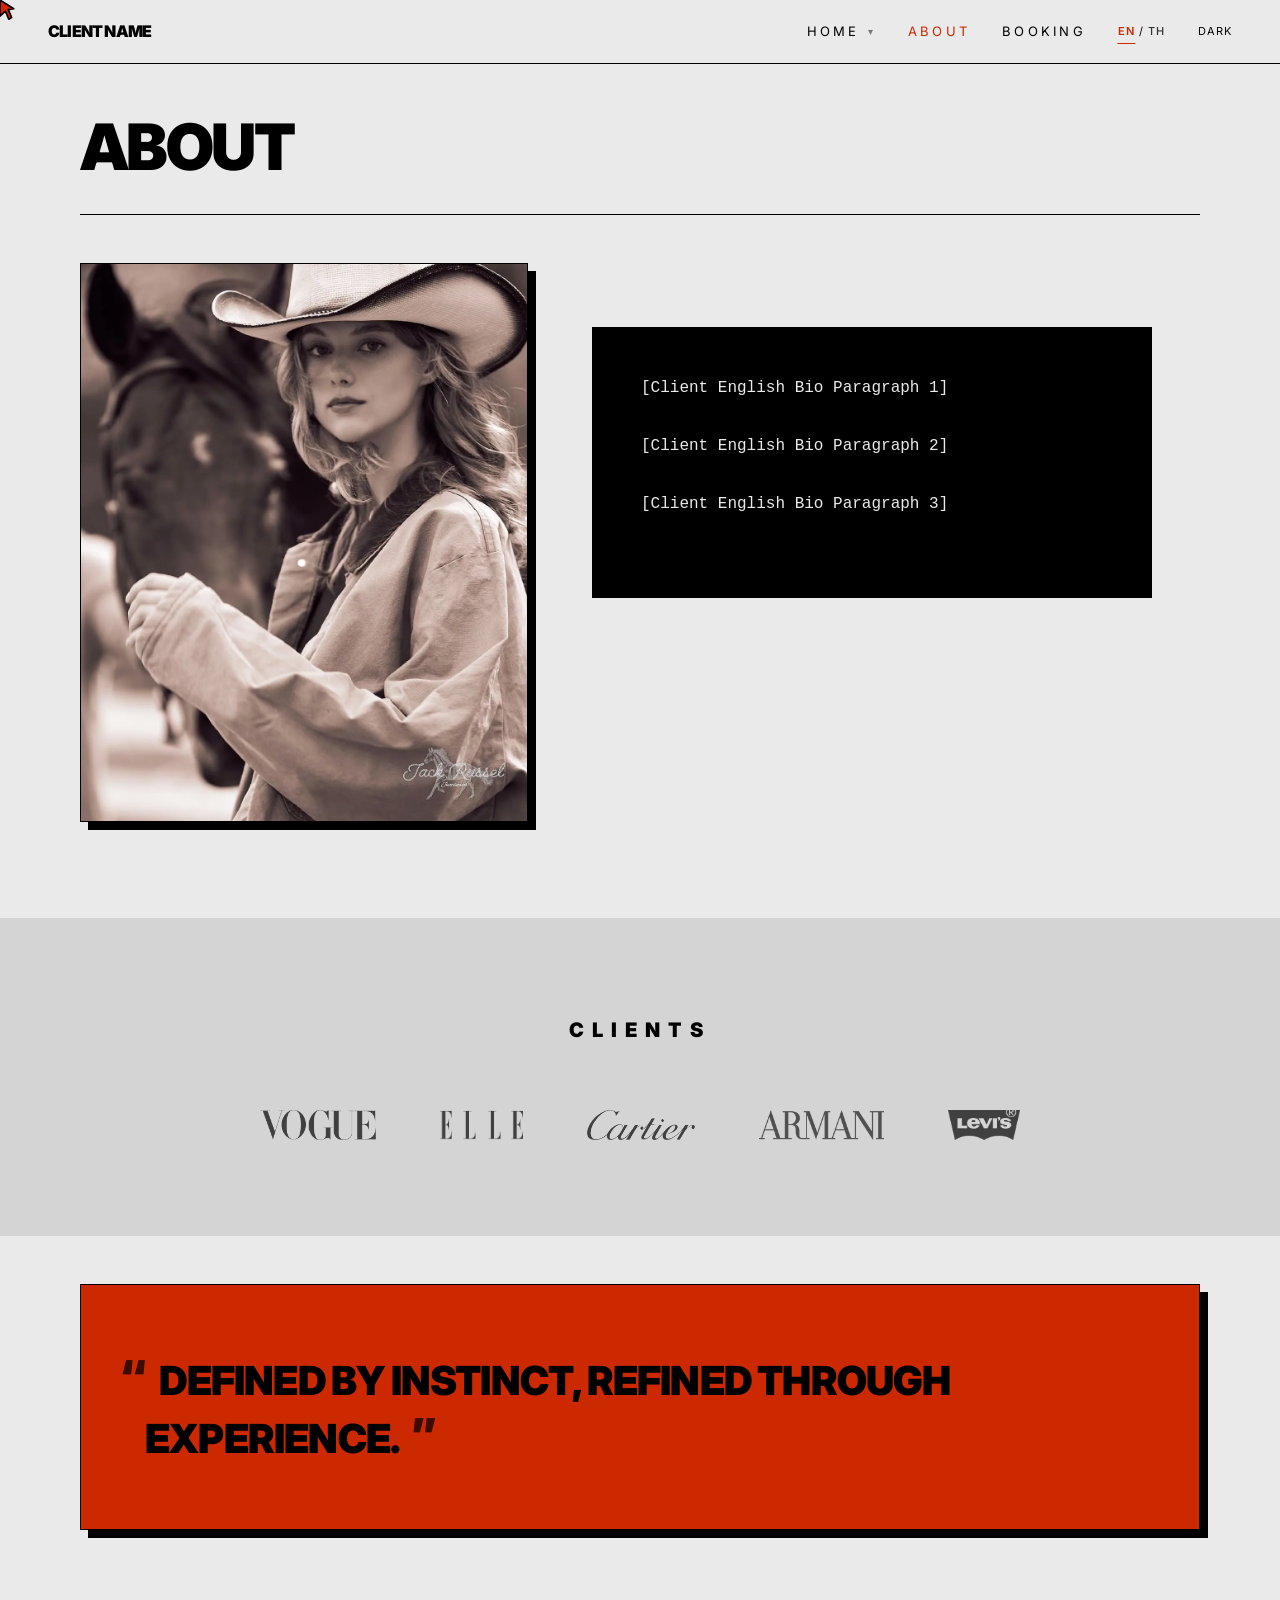
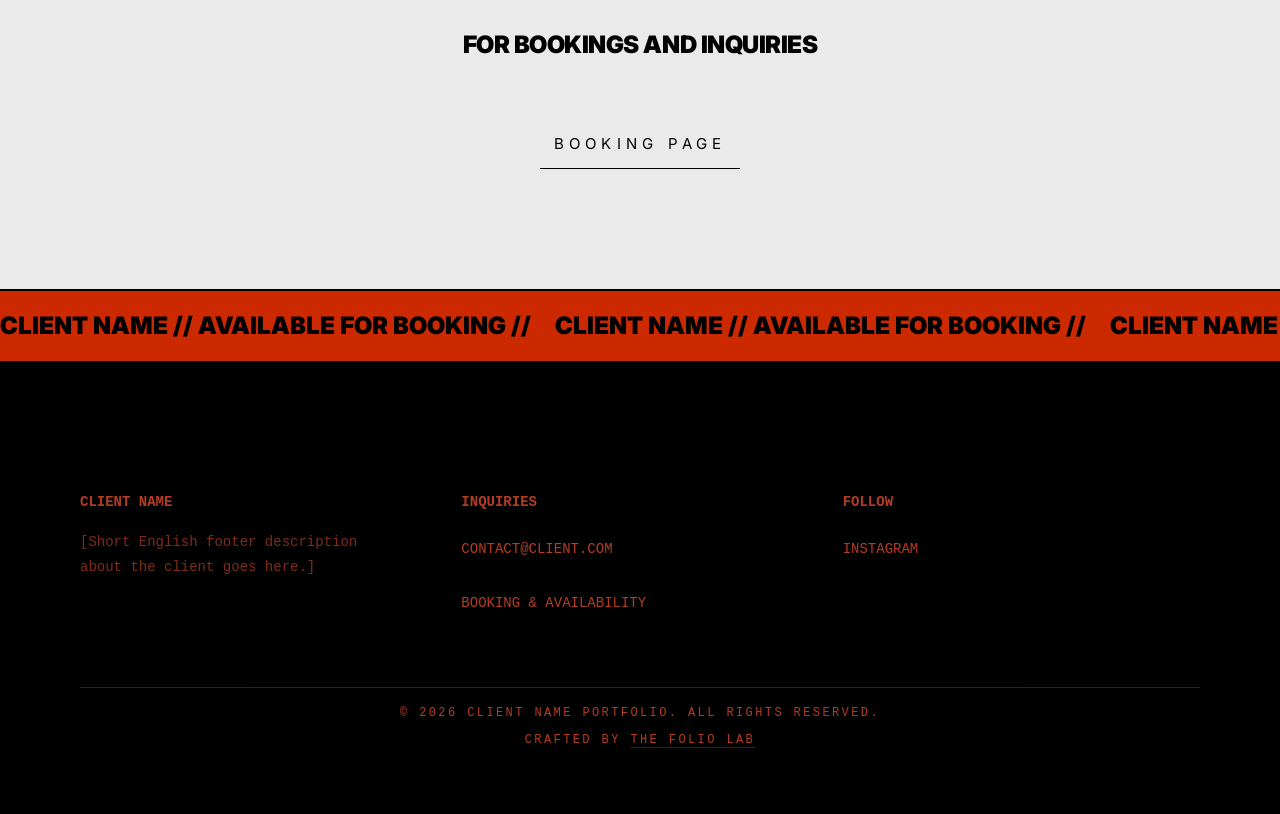
==== about.html @ ca5dfb69 "Initial commit" ====
<!DOCTYPE html>
<html lang="en">
<head>
    <meta charset="UTF-8">
    <meta name="viewport" content="width=device-width, initial-scale=1.0">
    
    <!-- SEO & METADATA -->
    <meta name="description" content="Learn more about [Client Name] and their professional experience.">
    <meta name="robots" content="index, follow, max-image-preview:large">
    <link rel="canonical" href="https://your-client-domain.com/about.html">
    
    <!-- Open Graph -->
    <meta property="og:title" content="About | Client Name">
    <meta property="og:description" content="Learn more about [Client Name] and their professional experience.">
    <meta property="og:image" content="https://your-client-domain.com/image/about/01.webp">
    <meta property="og:url" content="https://your-client-domain.com/about.html">
    <meta property="og:type" content="profile">
    
    <!-- Twitter Cards -->
    <meta name="twitter:card" content="summary_large_image">
    <meta name="twitter:title" content="About | Client Name">
    <meta name="twitter:description" content="Learn more about [Client Name] and their professional experience.">
    <meta name="twitter:image" content="https://your-client-domain.com/image/about/01.webp">
    
    <meta name="apple-mobile-web-app-capable" content="yes">
    <meta name="apple-mobile-web-app-status-bar-style" content="black-translucent">
    <meta name="theme-color" content="#EAEAEA" media="(prefers-color-scheme: light)">
    <meta name="theme-color" content="#050505" media="(prefers-color-scheme: dark)">
    <link rel="manifest" href="manifest.json">
    <title>About | Client Name</title>
    <link rel="stylesheet" href="style.css">
    <link rel="preconnect" href="https://fonts.googleapis.com">
    <link rel="preconnect" href="https://fonts.gstatic.com" crossorigin>
    <link href="https://fonts.googleapis.com/css2?family=Inter:wght@400;600;900&family=Playfair+Display:ital,wght@0,400;0,700;1,400&display=block" rel="stylesheet">
    <script src="config.js"></script>

    <!-- JSON-LD Structured Data -->
    <script type="application/ld+json">
    {
      "@context": "https://schema.org",
      "@type": "ProfilePage",
      "mainEntity": {
        "@type": "Person",
        "name": "Client Name",
        "image": "https://your-client-domain.com/image/about/01.webp",
        "description": "Professional model and creative director.",
        "url": "https://your-client-domain.com/about.html"
      }
    }
    </script>
</head>
<body>

    <script src="nav.js"></script>
    <section style="padding-top: 96px; border-top: none;">
        <div class="container">
            <div style="grid-column: span 12;">
                <h2 class="page-header reveal">
                    <span lang="en">About</span>
                    <span lang="th">เกี่ยวกับฉัน</span>
                </h2>
                <div class="split-layout">
                    <img src="image/about/01.webp" alt="Portrait" class="reveal" loading="lazy">
                    <div class="bio reveal delay-1">
                        <p lang="en">[Client English Bio Paragraph 1]</p>
                        <p lang="th">[Client Thai Bio Paragraph 1]</p>

                        <p lang="en">[Client English Bio Paragraph 2]</p>
                        <p lang="th">[Client Thai Bio Paragraph 2]</p>
                            
                        <p lang="en">[Client English Bio Paragraph 3]</p>
                        <p lang="th">[Client Thai Bio Paragraph 3]</p>
                    </div>
                </div>
            </div>
        </div>
    </section>

    <section class="container" style="background: var(--surface);">
        <div style="grid-column: span 12; padding: 96px 0;">
            <h2 class="reveal" style="font-size: 20px; letter-spacing: 0.4em; text-align: center;">
                <span lang="en">Clients</span>
                <span lang="th">ลูกค้าที่ร่วมงาน</span>
            </h2>
            <div class="chaotic-clients reveal delay-1">
                <img src="image/brand_icons/vogue.webp" alt="VOGUE" class="brand-logo" style="height: 30px; width: auto; object-fit: contain;" loading="lazy" decoding="async">
                <img src="image/brand_icons/elle.webp" alt="ELLE" class="brand-logo" style="height: 30px; width: auto; object-fit: contain;" loading="lazy" decoding="async">
                <img src="image/brand_icons/cartier.webp" alt="CARTIER" class="brand-logo" style="height: 30px; width: auto; object-fit: contain;" loading="lazy" decoding="async">
                <img src="image/brand_icons/armani.webp" alt="ARMANI" class="brand-logo" style="height: 30px; width: auto; object-fit: contain;" loading="lazy" decoding="async">
                <img src="image/brand_icons/levi.webp" alt="LEVI'S" class="brand-logo" style="height: 30px; width: auto; object-fit: contain;" loading="lazy" decoding="async">
            </div>
        </div>
    </section>

    <section class="container" style="padding-bottom: 96px;">
        <div style="grid-column: span 12;">
            <div class="brutalist-quote-box reveal">
                <p class="editorial-quote">
                    <span lang="en">Defined by instinct, refined through experience.</span>
                    <span lang="th">ขับเคลื่อนด้วยสัญชาตญาณ หล่อหลอมด้วยประสบการณ์</span>
                </p>
            </div>
            
            <div style="margin-top: 96px; text-align: center;">
                <h3 class="reveal">
                    <span lang="en">For bookings and inquiries</span>
                    <span lang="th">สำหรับการจองและติดต่อสอบถาม</span>
                </h3>
                <a href="booking.html" class="btn-bold reveal delay-1">
                    <span lang="en">Booking Page</span>
                    <span lang="th">ไปที่หน้าการจอง</span>
                </a>
            </div>
        </div>
    </section>

    <script src="footer.js"></script>
    <script src="main.js"></script>
</body>
</html>
---- style.css ----
/* ==========================================================================
   CLIENT CONFIGURATION (THEME SETTINGS)
   Update these variables to re-skin the entire website in seconds.
   ========================================================================== */
:root {
    /* 1. BRAND COLORS */
    --black: #000000;
    --white: #ffffff;
    --light-gray: #f5f5f5;
    --gold: #CC2900; /* Dimmed Safety Red - Elevated Utility */
    --gold-footer: #FF5733; /* Brighter red for footer readability on black */

    /* 2. BRAND FONTS */
    --serif: 'Inter', -apple-system, BlinkMacSystemFont, "Segoe UI", Roboto, sans-serif;
    --sans: 'Inter', -apple-system, BlinkMacSystemFont, "Segoe UI", Roboto, sans-serif;
    --mono: 'Courier New', Courier, monospace; /* Brutalist Typewriter Font */

    /* 3. SPACING */
    --margin: 80px;
    --gutter: 24px;

    /* Theme-aware variables */
    --bg: #EAEAEA; /* Stark concrete light */
    --text: #000000; /* Pure brutal black */
    --surface: #D4D4D4; /* Darker concrete */
    --nav-bg: rgba(234, 234, 234, 0.95);
    --dropdown-bg: #EAEAEA;
    --alt-bg: #DFDFDF;
    --border-subtle: #000000; /* HARSH 1px solid black wireframes */
}

[data-theme="dark"] {
    --bg: #050505; /* Pitch black */
    --text: #FFFFFF; /* Pure white */
    --surface: #151515; 
    --nav-bg: rgba(5, 5, 5, 0.95);
    --dropdown-bg: #050505;
    --alt-bg: #0A0A0A; 
    --border-subtle: #FFFFFF; /* HARSH 1px solid white wireframes */
    --gold: #A3CC00; /* Dimmed Acid Green - Softer for Dark Mode */
    --gold-footer: #C8FF33; /* Brighter green for footer readability on black */
}

html {
    width: 100%;
    scrollbar-width: thin;
    scrollbar-color: var(--text) var(--bg);
}

body {
    overflow-x: hidden;
    width: 100%;
}

* {
    margin: 0;
    padding: 0;
    box-sizing: border-box;
    -webkit-tap-highlight-color: transparent; /* Removes the default mobile browser gray tap blink universally */
}

body {
    background-color: var(--bg);
    color: var(--text);
    font-family: var(--mono); /* Terminal / Typewriter effect */
    font-size: 16px; /* Smaller default for monospace readability */
    line-height: 1.6;
    letter-spacing: 0; /* Monospace characters shouldn't be tightened */
    -webkit-font-smoothing: antialiased;
}

/* --- CUSTOM SCROLLBAR --- */
::-webkit-scrollbar {
    width: 12px;
}
::-webkit-scrollbar-track {
    background: var(--bg);
    border-left: 1px solid var(--text);
}
::-webkit-scrollbar-thumb {
    background: var(--text);
    border: 2px solid var(--bg); /* Adds breathing room / inset effect */
}
::-webkit-scrollbar-thumb:hover {
    background: var(--gold);
}

/* Language Toggle Logic */
/* Hide Thai elements by default */
[lang="th"] { 
    display: none !important; 
}

/* Toggle logic: target only elements with the explicit lang attribute */
body.lang-th [lang="en"] { display: none !important; }
body.lang-th [lang="th"] { display: block !important; }
body.lang-th a[lang="th"], body.lang-th span[lang="th"] { display: inline-block !important; }

h1, h2, .logo {
    font-family: var(--sans);
    font-weight: 900; /* MAXIMUM WEIGHT */
    text-transform: uppercase;
    letter-spacing: -0.05em; /* Extremely tight brutalist tracking */
}

h1 { font-size: clamp(80px, 14vw, 200px); line-height: 0.8; } /* Massive unconstrained scaling */
h2 { font-size: 64px; margin-bottom: 64px; font-weight: 900; letter-spacing: -0.04em; } /* Larger with more bottom margin */

h3 { 
    font-family: var(--sans); 
    font-size: 24px; 
    font-weight: 900; 
    text-transform: uppercase; 
    letter-spacing: -0.02em; 
    margin-bottom: 32px; 
    color: var(--text); 
    opacity: 1; /* Ensures text stays strictly black on white backgrounds */
}

a { text-decoration: none; color: inherit; transition: opacity 0.1s ease-out, color 0.1s ease-out; }
a:hover { opacity: 0.7; }

/* Brand Logos Theme Adaptability */
.brand-logo { 
    transition: filter 0.5s ease; 
    pointer-events: none; /* Foolproof kill switch: Blocks all click events and modal triggers */
    filter: invert(20%) sepia(86%) saturate(4898%) hue-rotate(10deg) brightness(75%) contrast(106%); /* Darker shade of --gold (#CC2900) */
}
[data-theme="dark"] .brand-logo { filter: invert(67%) sepia(74%) saturate(3048%) hue-rotate(39deg) brightness(80%) contrast(104%); /* Darker shade of dark mode --gold (#A3CC00) */ }

/* Grid System */
.container {
    max-width: 1440px;
    margin: 0 auto;
    padding: 0 var(--margin);
    display: grid;
    grid-template-columns: repeat(12, 1fr);
    gap: var(--gutter);
}

/* --- 2. NAVIGATION BAR --- */
nav {
    height: 64px; /* Reduced height for a sleeker look */
    display: flex;
    align-items: center;
    justify-content: space-between;
    padding: 0 48px; /* Reduced padding for precision */
    position: fixed;
    top: 0; 
    width: 100%;
    z-index: 100;
    background: var(--bg); /* Solid brutalist block */
    backdrop-filter: none;
    border-bottom: 1px solid var(--text); /* Clean structural line */
    transition: background-color 0.5s cubic-bezier(0.16, 1, 0.3, 1), transform 0.5s cubic-bezier(0.16, 1, 0.3, 1), padding 0.5s cubic-bezier(0.16, 1, 0.3, 1), border-color 0.5s cubic-bezier(0.16, 1, 0.3, 1);
}

/* --- NAVIGATION ENTRANCE ANIMATION --- */
@keyframes navEntrance {
    from {
        opacity: 0;
        transform: translateY(-10px);
    }
    to {
        opacity: 1;
        transform: translateY(0);
    }
}

.logo {
    opacity: 0;
    animation: navEntrance 1.2s cubic-bezier(0.16, 1, 0.3, 1) forwards;
    animation-delay: 0.1s;
}

@media (min-width: 769px) {
    .nav-links > * {
        opacity: 0;
        animation: navEntrance 1.2s cubic-bezier(0.16, 1, 0.3, 1) forwards;
    }
    .nav-links > *:nth-child(1) { animation-delay: 0.2s; }
    .nav-links > *:nth-child(2) { animation-delay: 0.3s; }
    .nav-links > *:nth-child(3) { animation-delay: 0.4s; }
    .nav-links > *:nth-child(4) { animation-delay: 0.5s; }
    .nav-links > *:nth-child(5) { animation-delay: 0.6s; }
}

.nav-links {
    font-family: var(--sans); /* Force nav to stay heavy */
    display: flex;
    gap: 32px; /* Slightly tighter to fit theme toggle */
    font-size: 13px; /* Slightly larger font */
    text-transform: uppercase;
    letter-spacing: 0.25em; /* More spread out */
    margin-left: auto; /* Pushes the nav-links to the right */
    align-items: center;
}

.theme-toggle {
    font-size: 11px;
    letter-spacing: 0.1em;
    cursor: pointer;
    opacity: 0.6;
    transition: opacity 0.1s ease-out, color 0.1s ease-out, background-color 0.1s ease-out;
}

.lang-switch {
    font-size: 11px;
    letter-spacing: 0.1em;
    transition: color 0.1s ease-out, opacity 0.1s ease-out;
}

.lang-switch span {
    opacity: 0.8; /* Improved visibility for non-active language */
    font-weight: 500;
    transition: color 0.1s ease-out, opacity 0.1s ease-out, transform 0.1s ease-out;
    cursor: pointer;
    position: relative;
    display: inline-block;
}

/* Animated Line Indicator */
.lang-switch span::after {
    content: '';
    position: absolute;
    bottom: -4px;
    left: 50%;
    width: 100%;
    height: 1px;
    background-color: currentColor; /* Matches the text color automatically */
    transform: translateX(-50%) scaleX(0);
    transition: transform 0.15s cubic-bezier(0.16, 1, 0.3, 1), opacity 0.15s ease-out;
    opacity: 0;
}

/* Highlight EN when active */
body:not(.lang-th) .lang-switch .en {
    opacity: 1;
    font-weight: 600;
    color: var(--gold) !important;
}
body:not(.lang-th) .lang-switch .en::after {
    transform: translateX(-50%) scaleX(1);
    opacity: 1;
}

/* Highlight TH when active */
body.lang-th .lang-switch .th {
    opacity: 1;
    font-weight: 600;
    color: var(--gold) !important;
}
body.lang-th .lang-switch .th::after {
    transform: translateX(-50%) scaleX(1);
    opacity: 1;
}

.logo, .nav-links a, .lang-switch {
    color: var(--text);
    transition: none; /* Instant harsh transitions */
}

/* Prevent native mobile dragging and highlighting of navigation links */
.logo, .nav-links a, .lang-switch span, .theme-toggle, .mobile-toggle {
    -webkit-user-drag: none;
    -webkit-touch-callout: none;
    user-select: none;
}

.nav-links a.active, .dropdown-trigger.active {
    color: var(--gold) !important; /* Bold gold for active state */
}

.back-to-top {
    font-family: var(--sans);
    position: fixed;
    bottom: 40px;
    right: 40px;
    font-size: 10px;
    text-transform: uppercase;
    letter-spacing: 0.4em;
    z-index: 90;
    opacity: 0;
    pointer-events: none;
    transform: translateY(20px);
    transition: opacity 0.6s cubic-bezier(0.16, 1, 0.3, 1), transform 0.6s cubic-bezier(0.16, 1, 0.3, 1), background-color 0.3s ease, color 0.3s ease, border-color 0.3s ease;
    cursor: pointer;
    background: var(--nav-bg);
    padding: 12px 24px;
    border: 1px solid var(--border-subtle);
    color: var(--text);
    -webkit-tap-highlight-color: transparent;
}
.back-to-top.visible { opacity: 1; pointer-events: auto; transform: translateY(0); }

/* Editorial Dropdown Styling */
.dropdown {
    position: relative;
    display: inline-block;
}

.dropdown-trigger {
    position: relative;
    z-index: 102; /* Elevates above the invisible hover bridge so it remains clickable */
    display: inline-flex;
    align-items: center;
}

.dropdown-trigger::after {
    content: '▾';
    margin-left: 8px;
    font-size: 10px;
    opacity: 0.5;
    display: inline-block;
    transition: transform 0.15s cubic-bezier(0.16, 1, 0.3, 1);
}

.dropdown:hover .dropdown-trigger::after {
    transform: rotate(180deg);
    opacity: 1;
}

.dropdown-content {
    position: absolute;
    top: 100%;
    left: 50%;
    transform: translateX(-50%) translateY(8px); /* Tighter emergence */
    background: var(--bg);
    backdrop-filter: none;
    min-width: 140px; /* Reduced width */
    padding: 8px 0; /* Reduced padding */
    border: 1px solid var(--text); /* Clean dropdown box */
    border-top: none;
    border-radius: 0; /* Removed border radius */
    box-shadow: none; /* Removed shadow */
    opacity: 0;
    visibility: hidden;
    transition: opacity 0.1s ease-out, transform 0.15s cubic-bezier(0.16, 1, 0.3, 1), visibility 0.1s;
    z-index: 101;
}

.dropdown:hover .dropdown-content {
    opacity: 1;
    visibility: visible;
    transform: translateX(-50%) translateY(0) scale(1);
}

/* Invisible bridge to prevent cursor flickering when crossing the 8px gap */
.dropdown-content::before {
    content: '';
    position: absolute;
    top: -16px;
    left: 0;
    width: 100%;
    height: 16px;
}

.dropdown-content a {
    display: block !important; 
    padding: 12px 16px;
    font-size: 10px;
    text-align: center;
    letter-spacing: 0.3em;
    color: var(--text) !important; /* Ensure readability on theme background */
    opacity: 0;
    transform: translateY(4px);
    transition: none; /* Brutalist snap */
}

.dropdown-content a:hover {
    background-color: var(--text);
    color: var(--bg) !important;
}

.dropdown:hover .dropdown-content a {
    opacity: 1;
    transform: translateY(0);
}

/* Subtle staggered entrance for the text */
.dropdown:hover .dropdown-content a:nth-child(1) { transition-delay: 0.15s; }
.dropdown:hover .dropdown-content a:nth-child(2) { transition-delay: 0.2s; }
.dropdown:hover .dropdown-content a:nth-child(3) { transition-delay: 0.25s; }
.dropdown:hover .dropdown-content a:nth-child(4) { transition-delay: 0.3s; }
.dropdown:hover .dropdown-content a:nth-child(5) { transition-delay: 0.35s; }

.dropdown-content a.active {
    color: var(--gold) !important;
    font-weight: 600;
}

/* Hamburger Icon */
.mobile-toggle {
    display: none;
    flex-direction: column;
    gap: 8px;
    cursor: pointer;
    z-index: 1001;
    /* Mobile entrance animation */
    opacity: 0;
    animation: navEntrance 1.2s cubic-bezier(0.16, 1, 0.3, 1) forwards;
    animation-delay: 0.2s;
}

.mobile-toggle span {
    width: 22px;
    height: 1px;
    background-color: currentColor;
    transition: all 0.3s cubic-bezier(0.16, 1, 0.3, 1);
}

.btn-book {
    border: 0.5px solid var(--black); /* Keep thin border */
    padding: 12px 24px; /* Slightly more padding */
    font-size: 13px; /* Slightly smaller font */
    text-transform: uppercase;
    letter-spacing: 0.15em; /* Refined letter spacing */
}

/* --- 3. HOMEPAGE SPECIFIC SECTIONS --- */
.hero {
    height: 100vh;
    display: flex;
    align-items: flex-end;
    padding: var(--margin);
    position: relative;
    color: var(--white);
    overflow: hidden; /* Necessary for the scale effect */
}

.hero-bg {
    position: absolute;
    inset: 0;
    background-color: var(--bg); /* Seamlessly bridges the gap with the splash screen */
    background-repeat: no-repeat;
    background-position: center 10%;
    background-size: cover;
    z-index: 0;
    transform-origin: center 20%;
    opacity: 0;
    transform: translate3d(0, 0, 0) scale3d(1.1, 1.1, 1); /* Initial state */
    transition: opacity 1.5s ease;
    -webkit-backface-visibility: hidden;
    backface-visibility: hidden;
    will-change: transform, opacity; 
    pointer-events: none; /* Stops it from catching mouse events during animation */
}

.hero:not(.loaded) .hero-bg {
}

.hero.loaded .hero-bg {
    opacity: 1;
    animation: heroEntranceZoom 1.5s cubic-bezier(0.16, 1, 0.3, 1) forwards; /* Faster, smoother pure CSS zoom-in */
}

@keyframes heroEntranceZoom {
    0% { transform: translate3d(0, 0, 0) scale3d(1.1, 1.1, 1); }
    100% { transform: translate3d(0, 0, 0) scale3d(1, 1, 1); }
}

.hero-content p {
    text-transform: uppercase; /* Keep uppercase */
    letter-spacing: 0.4em; /* More spread out */
    font-size: 14px;
    margin-bottom: 12px;
    color: rgba(255, 255, 255, 0.9); /* Replaces opacity to prevent double alpha-compositing lag */
}

.hero::after {
    content: '';
    position: absolute;
    inset: 0;
    background: linear-gradient(to top, rgba(0,0,0,0.4), transparent);
    pointer-events: none; /* Allows click-through and prevents hit-test blocks */
}

.hero-content {
    position: relative;
    z-index: 1;
    width: 100%;
    padding-bottom: 4vh; 
}

.hero-text-block {
    max-width: 600px;
    margin-left: 12vw; /* Asymmetrical indent */
    margin-top: 32px;
    will-change: opacity; /* Offloads the JS scroll fade strictly for the static text */
    transform: translateZ(0); /* Locks the block to its own GPU layer to prevent child transition conflicts */
    -webkit-backface-visibility: hidden; /* Flattens the layer to completely prevent alpha-compositing VRAM lag */
    backface-visibility: hidden;
}

.hero-tagline {
    font-family: var(--sans);
    font-size: 16px;
    font-weight: 900;
    text-transform: uppercase;
    letter-spacing: -0.02em; /* Aggressive tracking */
    color: var(--gold);
    opacity: 1;
    margin-top: 24px; 
    position: relative;
}

/* Subtle Line Separator */
.hero-tagline::before {
    content: '';
    position: absolute;
    top: -12px; /* Positioned exactly in the middle of the gap */
    left: 0;
    width: 40px;
    height: 1px;
    background-color: rgba(255, 255, 255, 0.3); /* Replaces opacity to prevent double alpha-compositing lag */
    transform: scaleX(0);
    transform-origin: left;
    transition: transform 1s cubic-bezier(0.16, 1, 0.3, 1) 0.2s; /* Synchronized with delay-1 */
}

/* --- BRUTALIST MARQUEE --- */
.marquee-container {
    width: 100vw;
    margin-left: calc(-1 * var(--margin)); /* Break out of safe container */
    overflow: hidden;
    display: flex;
    white-space: nowrap;
    user-select: none;
    pointer-events: none; /* Stops expensive hit-testing on the massive moving letters */
}

.marquee-track {
    display: flex;
    animation: marquee 20s linear infinite;
    will-change: transform; 
    transform: translateZ(0); /* Restores GPU hardware acceleration for the massive text block */
}

@keyframes marquee {
    0% { transform: translate3d(0, 0, 0); }
    100% { transform: translate3d(-50%, 0, 0); } /* Hardware-accelerated infinite loop */
}

.marquee-track h1 {
    font-size: clamp(100px, 16vw, 240px); /* Massive scaling */
    font-weight: 200; /* Architectural thin lines */
    line-height: 1;
    margin: 0;
    padding-right: 64px;
    flex-shrink: 0;
    color: transparent; /* Hollow wireframe effect everywhere */
    -webkit-text-stroke: 2px var(--white); /* Thin outline */
}

.marquee-track h1::after {
    content: '—'; /* Brutalist dash separator */
    margin-left: 64px;
    color: var(--gold);
    -webkit-text-stroke: 0;
}

/* Ensures tagline maintains its editorial softness after reveal */
.hero-tagline.reveal.active {
    opacity: 0.7;
}

.hero-tagline.reveal.active::before {
    transform: scaleX(1);
}

.hero-btns {
    margin-top: 32px;
    display: flex;
    gap: 32px; /* Increased to accommodate harsh shadows */
}

.btn-primary, .btn-secondary, .btn-bold, .lang-switch span {
    transition: transform 0.1s ease-out, background-color 0.1s ease-out, color 0.1s ease-out, border-color 0.1s ease-out, opacity 0.1s ease-out, box-shadow 0.1s ease-out;
    -webkit-tap-highlight-color: transparent; /* Removes the default browser gray blink */
}

.btn-primary { font-family: var(--sans); background: var(--text); color: var(--bg); padding: 16px 48px; font-size: 14px; font-weight: 900; text-transform: uppercase; letter-spacing: 0.05em; border: 1px solid var(--text); box-shadow: 4px 4px 0px var(--gold); }
.btn-secondary { font-family: var(--sans); background: transparent; border: 1px solid var(--white); color: var(--white); padding: 16px 48px; font-size: 14px; font-weight: 900; text-transform: uppercase; letter-spacing: 0.05em; box-shadow: none; }

@media (hover: hover) {
    .back-to-top:hover { 
        color: var(--gold); 
        background: var(--white);
        border-color: var(--gold);
    }

    .logo:hover, 
    .nav-links a:hover, 
    .dropdown:hover .dropdown-trigger,
    .lang-switch span:hover,
    .theme-toggle:hover {
        background-color: var(--text);
        color: var(--bg) !important;
        opacity: 1;
        transition: none; /* Instant terminal highlight */
    }

    .btn-primary:hover {
        background-color: var(--gold) !important;
        color: var(--text) !important;
        border-color: var(--gold) !important;
        box-shadow: 0px 0px 0px var(--gold) !important;
        transform: translate(4px, 4px) !important; /* Clean mechanical press */
        opacity: 1;
        transition: none; /* Instant brutalist reaction */
    }

    .btn-secondary:hover {
        background-color: var(--white) !important;
        color: var(--black) !important;
        border-style: solid !important;
        transform: scale(0.98) !important;
        opacity: 1;
        transition: none;
    }

    .btn-bold:hover {
        border-bottom-color: transparent;
        transform: translateY(-2px);
        color: var(--gold);
    }
}

/* Momentary "Blink" effect on click/tap */
.btn-primary:active {
    background: var(--bg) !important; 
    color: var(--text) !important; 
    transform: translate(8px, 8px) scale(0.95) !important;
    transition: none; /* Instant feedback for the blink */
}

.btn-secondary:active {
    background: var(--gold) !important; 
    color: #000000 !important; 
    border-style: solid !important;
    transform: scale(0.95) !important;
    transition: none;
}

.back-to-top:active {
    background: var(--gold) !important; /* The white background blinks gold */
    border-color: var(--gold) !important;
    color: var(--black) !important; /* The black text stays black */
    transform: scale(0.97);
    transition: none;
}

.lang-switch span:active {
    color: var(--gold) !important;
    opacity: 1 !important;
    transform: scale(0.95);
    transition: none;
}

/* Sections */
section { 
    padding: 96px 0; 
    border-top: none;
    width: 100%;
    position: relative;
    scroll-margin-top: 64px; /* Accounts for fixed header height */
}

/* --- ANIMATIONS --- */

.reveal {
    opacity: 0;
    transform: translateY(20px);
    transition: transform 0.8s cubic-bezier(0.16, 1, 0.3, 1), opacity 0.8s cubic-bezier(0.16, 1, 0.3, 1);
}

.reveal.active {
    opacity: 1;
    transform: translateY(0);
}

/* Staggered Reveal Delays */
.reveal.delay-1 { transition-delay: 0.15s; }
.reveal.delay-2 { transition-delay: 0.3s; }
.reveal.delay-3 { transition-delay: 0.45s; }
.reveal.delay-4 { transition-delay: 0.6s; }

.bg-alt {
    background-color: var(--alt-bg); /* Theme-aware background */
}

#highlights .container {
    max-width: 1600px;
}

.featured-grid {
    display: grid;
    grid-template-columns: repeat(4, 1fr);
    gap: 1px; /* 1px gap draws the wireframe grid lines */
    background-color: var(--text);
    width: 100vw;
    position: relative;
    left: 50%;
    right: 50%;
    margin-left: -50vw;
    margin-right: -50vw;
    border-top: 1px solid var(--text);
    border-bottom: 1px solid var(--text);
    contain: layout; /* Helps Safari performance and stability */
}

.featured-item {
    display: block;
    position: relative;
    overflow: visible; /* Allowed visible to let the hover shadow cast outside */
    background-color: var(--surface);
    aspect-ratio: 3 / 4; /* Eliminates layout thrashing by holding the shape while loading */
}

.featured-item img {
    width: 100%; 
    height: 100%;
    object-fit: cover;
    display: block;
    position: relative;
    z-index: 1;
    background-color: var(--surface);
    transition: transform 0.8s cubic-bezier(0.16, 1, 0.3, 1), opacity 0.8s cubic-bezier(0.16, 1, 0.3, 1), box-shadow 0.8s cubic-bezier(0.16, 1, 0.3, 1);
}

.full-grid {
    display: flex;
    gap: 48px; /* Reduced from 80px for a tighter editorial look */
    align-items: flex-start;
}

.portfolio-column {
    flex: 1;
    display: flex;
    gap: 0; 
    align-items: start;
}

/* Asymmetrical Stagger */
.portfolio-column:nth-child(2) {
    margin-top: 64px; /* Reduced to bring it higher while maintaining asymmetry */
}

.masonry-col {
    flex: 1;
    display: flex;
    flex-direction: column;
    gap: 0;
}

.full-grid img { 
    width: 100%; 
    height: auto;
    display: block;
    background-color: var(--surface);
    position: relative;
    z-index: 1; /* Establishes clean stacking context */
    transition: transform 0.8s cubic-bezier(0.16, 1, 0.3, 1), opacity 0.8s cubic-bezier(0.16, 1, 0.3, 1), box-shadow 0.8s cubic-bezier(0.16, 1, 0.3, 1);
    border: 1px solid var(--text); /* Frames ONLY the images */
}

/* Image Hover Effects */
.featured-item img:hover,
.full-grid img:hover,
.digitals-grid img:hover { 
    z-index: 2; /* Elevates image above the wireframe grid lines */
    opacity: 0.999; /* Force Safari layer redraw */
    transform: scale(1.02); /* Physical lift makes the hover undeniable */
    box-shadow: 0 15px 30px rgba(0, 0, 0, 0.25); /* Optimized shadow for buttery smooth interaction */
}

.video-grid {
    display: flex;
    flex-direction: column;
    gap: 0;
    align-items: flex-start;
    position: relative;
}

.video-item {
    display: block;
    position: relative;
    overflow: visible;
    background: var(--bg);
    border: 1px solid var(--text);
    padding: 8px;
}

.video-item:nth-child(odd) {
    width: 85%;
    z-index: 1;
}

.video-item:nth-child(even) {
    width: 65%;
    align-self: flex-end;
    margin-top: -6vw; /* Brutalist layout overlap */
    z-index: 2;
}

.video-grid video, .video-grid iframe {
    width: 100%;
    aspect-ratio: 16 / 9;
    background-color: var(--surface);
    object-fit: cover;
    display: block;
    position: relative;
    z-index: 1;
    transition: transform 0.8s cubic-bezier(0.16, 1, 0.3, 1), opacity 0.8s cubic-bezier(0.16, 1, 0.3, 1), filter 0.15s ease-out;
}

.digitals-grid {
    display: grid;
    grid-template-columns: repeat(4, 1fr);
    gap: 1px; /* 1px gap draws the wireframe grid lines */
    background-color: var(--text);
    width: 100vw;
    position: relative;
    left: 50%;
    right: 50%;
    margin-left: -50vw;
    margin-right: -50vw;
    border-top: 1px solid var(--text);
    border-bottom: 1px solid var(--text);
    contain: layout; /* Helps Safari performance and stability */
}

.digitals-grid img {
    width: 100%;
    height: 100%;
    aspect-ratio: 3 / 4;
    object-fit: cover;
    background-color: var(--bg); /* The physical polaroid paper color */
    display: block;
    position: relative;
    z-index: 1;
    transition: transform 0.8s cubic-bezier(0.16, 1, 0.3, 1), opacity 0.8s cubic-bezier(0.16, 1, 0.3, 1), box-shadow 0.8s cubic-bezier(0.16, 1, 0.3, 1);
}

/* Prevent visual drop-glitch when opening modals */
@media (hover: hover) {
    img.freeze-hover {
        transform: scale(1.02) !important;
        opacity: 0.85 !important;
        z-index: 2 !important;
    }
    .full-grid img.freeze-hover {
        box-shadow: 0 20px 40px rgba(0, 0, 0, 0.1) !important;
    }
    .digitals-grid img.freeze-hover {
        transform: scale(1.03) !important;
        opacity: 0.9 !important;
    }
}

/* --- NATIVE APP TRANSITIONS --- */
.app-transition-curtain {
    position: fixed;
    top: 0; left: 0; width: 100vw; height: 100vh;
    background-color: var(--bg);
    z-index: 9999;
    pointer-events: none;
    opacity: 0;
    visibility: hidden;
    transition: opacity 0.4s cubic-bezier(0.16, 1, 0.3, 1), visibility 0.4s;
}
.app-transition-curtain.start-covered {
    opacity: 1 !important;
    visibility: visible !important;
    transition: none !important;
}
.app-transition-curtain.curtain-cover {
    opacity: 1;
    visibility: visible;
}

/* --- BRUTALIST SPLASH SCREEN --- */
.splash-screen {
    position: fixed;
    top: 0; left: 0; width: 100vw; height: 100vh;
    background-color: var(--bg);
    z-index: 10000;
    display: flex;
    justify-content: center;
    align-items: center;
    transition: opacity 1.2s cubic-bezier(0.16, 1, 0.3, 1), visibility 1.2s;
}
.splash-screen.hidden {
    opacity: 0;
    visibility: hidden;
}
.splash-logo {
    font-family: var(--sans);
    font-size: clamp(32px, 8vw, 80px);
    font-weight: 900;
    text-transform: uppercase;
    letter-spacing: -0.05em;
    color: var(--text);
    opacity: 0;
    animation: splashFadeInOut 2.5s cubic-bezier(0.16, 1, 0.3, 1) forwards;
}
@keyframes splashFadeInOut {
    0% { opacity: 0; transform: scale(0.95); }
    20% { opacity: 1; transform: scale(1); }
    80% { opacity: 1; transform: scale(1); }
    100% { opacity: 0; transform: scale(1.05); }
}

/* Section Labels for UX */
.section-label {
    grid-column: span 12;
    font-family: var(--sans);
    font-size: 48px;
    font-style: normal;
    font-weight: 900;
    text-transform: uppercase;
    letter-spacing: -0.04em;
    color: var(--text);
    opacity: 1; /* Ensures labels stay strictly black on white backgrounds */
    margin-bottom: 64px; 
    text-align: left; 
    padding-left: 0; 
    border-bottom: 1px solid var(--border-subtle);
    padding-bottom: 16px;
}

/* Center alignment override for Measurements */
#measurements .section-label {
    text-align: center;
    padding-left: 0;
    border-bottom: none;
    justify-content: center;
}

/* --- 5. SUBPAGE HEADERS (Independent from Homepage) --- */
.page-header {
    font-family: var(--sans);
    font-size: 64px;
    font-style: normal;
    font-weight: 900;
    text-transform: uppercase;
    letter-spacing: -0.04em;
    color: var(--text);
    text-align: left;
    margin-bottom: 48px;
    position: relative;
    padding-bottom: 16px;
    border-bottom: 1px solid var(--border-subtle);
}

.page-description {
    font-family: var(--mono);
    font-style: normal;
    font-size: 16px;
    font-weight: 400; /* Revert to standard terminal thickness */
    line-height: 1.6;
    opacity: 1;
    color: var(--text);
    text-align: left;
}

.editorial-quote {
    font-family: var(--sans);
    font-style: normal;
    font-size: 40px;
    font-weight: 900;
    line-height: 1.2;
    letter-spacing: -0.02em;
    color: var(--text);
    text-transform: uppercase;
    opacity: 1; 
    text-align: left;
}

.editorial-quote::before,
.editorial-quote::after {
    color: var(--gold);
    opacity: 0.7;
    font-size: 1.2em;
    transition: opacity 0.3s ease;
}

.editorial-quote::before { content: '“'; margin-right: 8px; margin-left: -0.5em; /* Hangs the quote mark outside to keep text perfectly flush left */ }
.editorial-quote::after { content: '”'; margin-left: 8px; }

#measurements {
    padding: 48px 0;
}

.info-strip {
    padding: 48px;
    text-align: left;
    display: grid;
    grid-template-columns: repeat(auto-fit, minmax(200px, 1fr));
    gap: 32px;
    font-family: var(--mono);
    font-style: normal;
    font-size: 16px;
    letter-spacing: 0;
    opacity: 1;
        background: #000000; /* Static terminal block */
        color: #FFFFFF; /* Static terminal text */
        border: 1px solid var(--text); /* Utility structural frame */
    text-transform: uppercase;
}

.info-strip div {
    padding-bottom: 12px;
        border-bottom: 1px dashed rgba(255, 255, 255, 0.3); /* Static terminal underline */
}

.info-strip div span[id^="val-"] {
    color: var(--gold); /* Highlight data values */
    font-weight: 900;
}

/* --- 4. CALL TO ACTION & FOOTER --- */
.cta-section {
    text-align: center;
    padding: 120px 0;
    border-top: 1px solid var(--text); /* Clean structural line */
}

.btn-bold {
    font-family: var(--sans);
    display: inline-block;
    border-bottom: 1px solid var(--text);
    color: var(--text);
    padding: 12px 0; /* Slightly more vertical padding */
    margin: 24px 12px;
    font-size: 15px; /* Slightly larger font */
    text-transform: uppercase;
    letter-spacing: 0.35em; /* More spread out */
    min-width: 200px;
    transition: all 0.1s ease-out;
}

.contact-list {
    display: flex;
    justify-content: center;
    gap: 32px;
    flex-wrap: wrap;
    margin-top: 24px;
}

.contact-list .btn-bold {
    margin: 12px 0; /* Horizontal spacing is now handled by gap */
    min-width: 160px; /* More compact for a single-row feel */
}

/* --- 5. PAGE SPECIFIC LAYOUTS (About & Booking) --- */
.split-layout {
    display: flex;
    gap: 64px;
    align-items: flex-start;
}
.split-layout img { 
    width: 40%; 
    height: auto; 
    border: 1px solid var(--text);
    box-shadow: 8px 8px 0px var(--text);
    position: relative;
    z-index: 1;
}
.split-layout .bio { 
    width: 50%; 
    font-family: var(--mono); 
    font-size: 16px; 
    line-height: 1.6; 
    color: var(--bg); /* Inverted terminal block */
    background: var(--text);
    border: 1px solid var(--text);
    padding: 48px;
    margin-top: 64px; /* Staggered offset relative to the image */
    z-index: 2;
}
.split-layout .bio p { margin-bottom: 32px; }
.split-layout .bio p:last-child { margin-bottom: 0; }

/* Modal Styles */
.modal {
    position: fixed;
    z-index: 2000;
    left: 0;
    top: 0;
    width: 100%;
    height: 100%;
    background-color: rgba(0, 0, 0, 0.95);
    cursor: pointer;
    opacity: 0;
    visibility: hidden;
    transition: opacity 0.4s cubic-bezier(0.16, 1, 0.3, 1), visibility 0.4s;
}

.modal.show-modal {
    opacity: 1;
    visibility: visible;
}

.modal-content {
    margin: auto;
    display: block;
    max-width: 90%;
    max-height: 90%;
    position: absolute;
    top: 50%;
    left: 50%;
    transform: translate(-50%, -50%);
    object-fit: contain;
    cursor: default; /* Overrides the parent pointer to tell the browser it's not a button */
    -webkit-touch-callout: default; /* Explicitly forces the long-press 'Save Image' menu on iOS */
}

/* Modal Navigation */
.modal-nav {
    position: absolute;
    top: 50%;
    transform: translateY(-50%);
    color: var(--gold);
    font-size: 32px;
    font-weight: 900; /* Brutalist heavy weight */
    cursor: pointer;
    padding: 48px;
    user-select: none;
    z-index: 2001;
    transition: none; /* Instant brutalist snap */
}
.modal-nav:hover { color: var(--white); opacity: 1; }
.modal-prev { left: 0; }
.modal-next { right: 0; }

@media (max-width: 390px) {
    .modal-nav { padding: 20px; font-size: 24px; }
}

/* --- FOOTER TICKER --- */
.footer-ticker {
    width: 100vw;
    overflow: hidden;
    display: flex;
    white-space: nowrap;
    user-select: none;
    background: var(--gold);
    padding: 16px 0;
    border-top: 2px solid var(--text);
    border-bottom: 2px solid var(--text);
}

.footer-ticker .ticker-track {
    display: flex;
    animation: marquee 15s linear infinite;
    will-change: transform;
}

.footer-ticker span {
    font-family: var(--sans);
    font-size: 24px;
    font-weight: 900;
    text-transform: uppercase;
    padding-right: 24px;
    flex-shrink: 0;
    color: #000000; /* Pure black text against the accent background */
}

/* Chaotic About Page Enhancements */
.chaotic-clients {
    display: flex;
    justify-content: center;
    align-items: center;
    flex-wrap: wrap;
    gap: 64px;
}
.chaotic-clients img {
    filter: grayscale(100%) opacity(0.7);
}

.brutalist-quote-box {
    padding: 64px;
    border: 1px solid var(--text);
    background: var(--gold);
    box-shadow: 8px 8px 0px var(--text);
    margin: 48px 0;
}
.brutalist-quote-box .editorial-quote { color: #000000; }
.brutalist-quote-box .editorial-quote::before,
.brutalist-quote-box .editorial-quote::after { color: var(--text); }

footer {
    padding: 128px 0 64px;
    background-color: var(--black);
    color: var(--white);
    margin-top: 0;
}

.footer-column {
    grid-column: span 4;
}

.footer-label {
    font-family: var(--sans);
    font-style: normal;
    font-weight: 900;
    font-size: 20px;
    letter-spacing: 0.02em;
    color: var(--gold-footer);
    margin-bottom: 32px;
}

.footer-column a, .footer-column p {
    font-size: 14px; /* Slightly larger due to mono proportions */
    text-transform: uppercase;
    letter-spacing: 0;
    display: block;
    margin-bottom: 16px;
    color: var(--gold-footer);
    opacity: 0.7; /* Increased opacity for better readability */
    font-family: var(--mono);
}

.footer-column a {
    width: fit-content; 
    padding: 8px 16px; /* Invisible padding for a larger clickable area */
    margin-left: -16px; /* Offsets the padding so text remains flush-left */
    transition: all 0.1s ease-out;
}

.footer-column a:hover {
    color: var(--gold-footer);
    opacity: 1;
    transform: translateX(4px);
}

.footer-bottom {
    font-family: var(--mono);
    grid-column: span 12;
    text-align: center;
    font-size: 12px;
    color: var(--gold-footer);
    opacity: 0.7; /* Reduced opacity to maintain visual hierarchy below footer columns */
    text-transform: uppercase;
    letter-spacing: 0.2em;
    padding-top: 16px;
    margin-top: 24px;
    border-top: 1px solid rgba(255, 255, 255, 0.2);
}

.footer-bottom .attribution {
    margin-top: 8px;
}

.footer-bottom .designer-link {
    display: inline;
    border-bottom: 1px solid rgba(255, 255, 255, 0.2);
    transition: all 0.1s ease-out;
}

.footer-bottom .designer-link:hover {
    color: var(--white);
    border-bottom-color: var(--white);
    opacity: 1;
}

/* --- 6. GLOBAL RESPONSIVENESS --- */

/* Tablet & Small Laptops (1024px and below) */
@media (max-width: 1024px) {
    :root { --margin: 64px; }
    h1 { font-size: 80px; }

    /* Trigger Mobile Hamburger Menu on Tablets */
    .mobile-toggle { display: flex; }

    .nav-links {
        position: fixed;
        top: 0;
        right: 0;
        transform: translateX(100%);
        width: 100%;
        height: 100vh;
        background: var(--nav-bg);
        flex-direction: column;
        justify-content: center;
        align-items: center;
        gap: 16px;
        transition: transform 0.4s cubic-bezier(0.16, 1, 0.3, 1); /* Faster snap */
        z-index: 1000;
        padding: 96px 48px;
        margin-left: 0;
        overflow-x: hidden;
        overflow-y: auto;
        overscroll-behavior: contain; /* Stops background page drag */
        touch-action: pan-y; /* Locks gestures strictly to vertical to prevent horizontal sliding */
    }

    nav.nav-open .nav-links { transform: translateX(0); }
    nav.nav-open .logo { color: var(--text) !important; }
    nav.nav-open .mobile-toggle span { background-color: var(--text) !important; }
    nav.nav-open .nav-links a,
    nav.nav-open .lang-switch,
    nav.nav-open .theme-toggle { color: var(--text) !important; }
    
    /* Ensure the currently active page/section stays gold */
    nav.nav-open .nav-links a.active,
    nav.nav-open .dropdown-trigger.active { color: var(--gold) !important; }

    /* Animate Hamburger to X */
    nav.nav-open .mobile-toggle span:nth-child(1) { transform: translateY(4.5px) rotate(45deg); }
    nav.nav-open .mobile-toggle span:nth-child(2) { transform: translateY(-4.5px) rotate(-45deg); }

    .dropdown { width: 100%; display: flex; flex-direction: column; align-items: center; }

    /* Editorial Mobile Typography */
    .nav-links > a, .dropdown-trigger {
        font-family: var(--serif) !important;
        font-size: 24px !important;
        font-style: italic;
        text-transform: capitalize !important;
        letter-spacing: 0.1em !important;
        color: var(--text);
        display: flex !important;
        justify-content: center;
        width: 100%;
    }

    /* Animation for links when menu opens */
    .nav-links > * {
        opacity: 0;
        transform: translateY(20px);
        transition: opacity 0.2s ease, transform 0s 0.3s, color 0s 0.3s !important;
    }

    nav.nav-open .nav-links > * { opacity: 1; transform: translateY(0); transition: opacity 0.6s cubic-bezier(0.16, 1, 0.3, 1), transform 0.6s cubic-bezier(0.16, 1, 0.3, 1), color 0.6s ease !important; }
    nav.nav-open .nav-links > *:nth-child(1) { transition-delay: 0.1s; }
    nav.nav-open .nav-links > *:nth-child(2) { transition-delay: 0.2s; }
    nav.nav-open .nav-links > *:nth-child(3) { transition-delay: 0.3s; }
    nav.nav-open .nav-links > *:nth-child(4) { transition-delay: 0.4s; }
    nav.nav-open .nav-links > *:nth-child(5) { transition-delay: 0.5s; }

    /* Show sub-links on mobile as a clean, flat list without the "brick" container */
    .dropdown-content {
        position: static;
        display: flex !important;
        flex-direction: column;
        align-items: center;
        gap: 8px;
        opacity: 1;
        visibility: visible;
        transform: none !important; /* Overrides the desktop hover shift that jolts the block left */
        background: transparent;
        backdrop-filter: none;
        box-shadow: none;
        border: none;
        padding: 8px 0 16px 0;
    }

    .dropdown-content a { font-size: 11px !important; text-transform: uppercase !important; letter-spacing: 0.3em !important; opacity: 0.4; padding: 4px 0 !important; transform: none !important; transition-delay: 0s !important; }
    .dropdown-content a.active { opacity: 1 !important; color: var(--gold) !important; }
    .lang-switch { margin-top: 24px; font-size: 14px; }
    .dropdown-trigger::after { display: none; }

    /* Balancing About Page for Tablet/Small Laptops */
    .split-layout { gap: 48px; }
    .split-layout img { width: 48%; }
    .split-layout .bio { width: 48%; margin-left: 0; margin-top: 48px; padding: 32px; }

    /* Cal.com Widget & Booking Layout Adjustments for Tablets and below */
    [id="my-cal-inline-booking-request"] { min-height: 600px !important; margin-top: 48px !important; }
    .inquiry-section { margin-top: 64px !important; }
}

/* Small Tablets & Large Mobiles (768px and below) */
@media (max-width: 768px) {
    :root { --margin: 48px; --gutter: 16px; }
    
    h1 { font-size: 64px; }
    h2 { font-size: 36px; margin-bottom: 48px; }
    .page-header { font-size: 38px; }
    
    .container { grid-template-columns: 1fr; } /* Simplifies layout for tablets */

    nav { padding: 0 24px; }

    /* Grids */
    .full-grid { grid-template-columns: repeat(3, 1fr); }
    
    .video-grid { gap: 32px; }
    .video-item:nth-child(odd), .video-item:nth-child(even) {
        width: 100%;
        margin-top: 0; /* Reset overlap on mobile */
        align-self: flex-start;
    }
    
    /* About Page Bio */
    .split-layout { flex-direction: column; gap: 48px; }
    .split-layout img { width: 100%; transform: none; box-shadow: 8px 8px 0px var(--text); }
    .split-layout .bio { width: 100%; margin-left: 0; margin-top: 0; padding: 24px; transform: rotate(1deg); box-shadow: 8px 8px 0px var(--gold); }
    
    /* Editorial Box Overrides */
    [style*="padding: 100px"] { padding: 64px 24px !important; }
    .editorial-quote { font-size: 24px; }

    /* Client Logos */
    [style*="gap: 120px"] { gap: 64px !important; }

    .footer-ticker span { font-size: 18px; padding-right: 16px; }
}

/* Standard Mobile (480px and below) */
@media (max-width: 480px) {
    :root { --margin: 24px; }
    
    h1 { font-size: 38px; line-height: 1.1; letter-spacing: 0.02em; } /* Smaller to fit narrow screens */
    .hero-tagline { font-size: 11px; letter-spacing: 0.3em; }
    .page-header { font-size: 32px; margin-bottom: 32px; } /* Scales down subpage titles */
    
    nav { height: 64px; }
    .btn-book { padding: 8px 16px; font-size: 12px; }
    
    .hero-btns { flex-direction: column; gap: 16px; }
    .btn-primary, .btn-secondary { padding: 12px 24px; font-size: 12px; letter-spacing: 0.2em; }

    section { padding: 48px 0; } /* Tighter vertical rhythm */
    .section-label { font-size: 24px; padding-bottom: 16px; padding-left: 0; margin-bottom: 24px; margin-left: 0; }

    /* Grid Resets */
    .featured-grid { gap: 1px; } /* Ensures the 1px wireframe remains on mobile */
    
    /* CCTV Archive Grid Mobile */
    .full-grid { 
        display: block; 
        column-count: 2; 
        column-gap: 0;
    } 
    .portfolio-column, .masonry-col { display: contents; } 
    .full-grid img { margin-bottom: 0; display: block; }

    /* Measurements */
    .info-strip { grid-template-columns: 1fr; gap: 16px; padding: 24px; font-size: 14px; }
    
    /* CTA & Footer */
    .cta-section { padding: 96px 0; }
    .btn-bold { min-width: unset; width: 70%; margin: 16px auto; font-size: 12px; letter-spacing: 0.25em; padding: 8px 0; }
    
    footer { padding: 96px 0 96px; }

    /* Refine Bio Readability */
    .split-layout .bio { 
        font-size: 14px; 
        line-height: 1.6; 
    }

    .footer-column, .footer-bottom { grid-column: span 1; }
    .footer-label { margin-bottom: 24px; font-size: 18px; }

    .contact-list { 
        display: grid; 
        grid-template-columns: repeat(2, 1fr); 
        gap: 16px; 
    }
    .contact-list .btn-bold { min-width: unset; width: 100%; margin: 8px 0; font-size: 11px; letter-spacing: 0.2em; }

    .back-to-top {
        bottom: 24px;
        right: 24px;
        padding: 12px 16px;
        font-size: 9px;
    }

    .footer-ticker { padding: 12px 0; }
}

/* --- 7. CUSTOM CURSOR --- */
@media (hover: hover) {
    /* Hide default cursor universally to prevent native pointers from showing */
    html, body {
        cursor: none;
    }

    .cursor-dot {
        position: fixed;
        top: 0;
        left: 0;
        pointer-events: none;
        z-index: 9998; /* Punches through UI/modals but stays gracefully behind splash and curtains */
        transition: opacity 0.3s ease;
        will-change: transform;
    }

    .cursor-dot svg {
        width: 20px; /* Reduced for a standard desktop feel */
        height: auto;
        transition: transform 0.2s cubic-bezier(0.16, 1, 0.3, 1);
        position: absolute;
        top: 0;
        left: 0;
    }

    /* Hides the custom arrow instantly so the native OS link pointer can take over */
    .cursor-dot.hover {
        opacity: 0 !important;
        transition: none !important;
    }

    /* Reveal the native OS pointer for interactive elements and images */
    a, a *, button, button *, .dropdown-trigger, .dropdown-trigger *, .lang-switch span, .lang-switch span *, .theme-toggle, .theme-toggle *, .back-to-top, .back-to-top *, .modal-nav, img, .mobile-toggle, .mobile-toggle * {
        cursor: pointer !important;
    }

    .cursor-radar {
        position: fixed;
        pointer-events: none;
        z-index: 9997;
        width: 24px;
        height: 24px;
        border: 2px solid var(--gold);
        border-radius: 50%;
        transform: translate(-50%, -50%);
        animation: radarPing 0.6s cubic-bezier(0.16, 1, 0.3, 1) forwards;
    }

    @keyframes radarPing {
        0% { transform: translate(-50%, -50%) scale(0.2); opacity: 1; border-width: 4px; }
        100% { transform: translate(-50%, -50%) scale(4); opacity: 0; border-width: 1px; }
    }
}
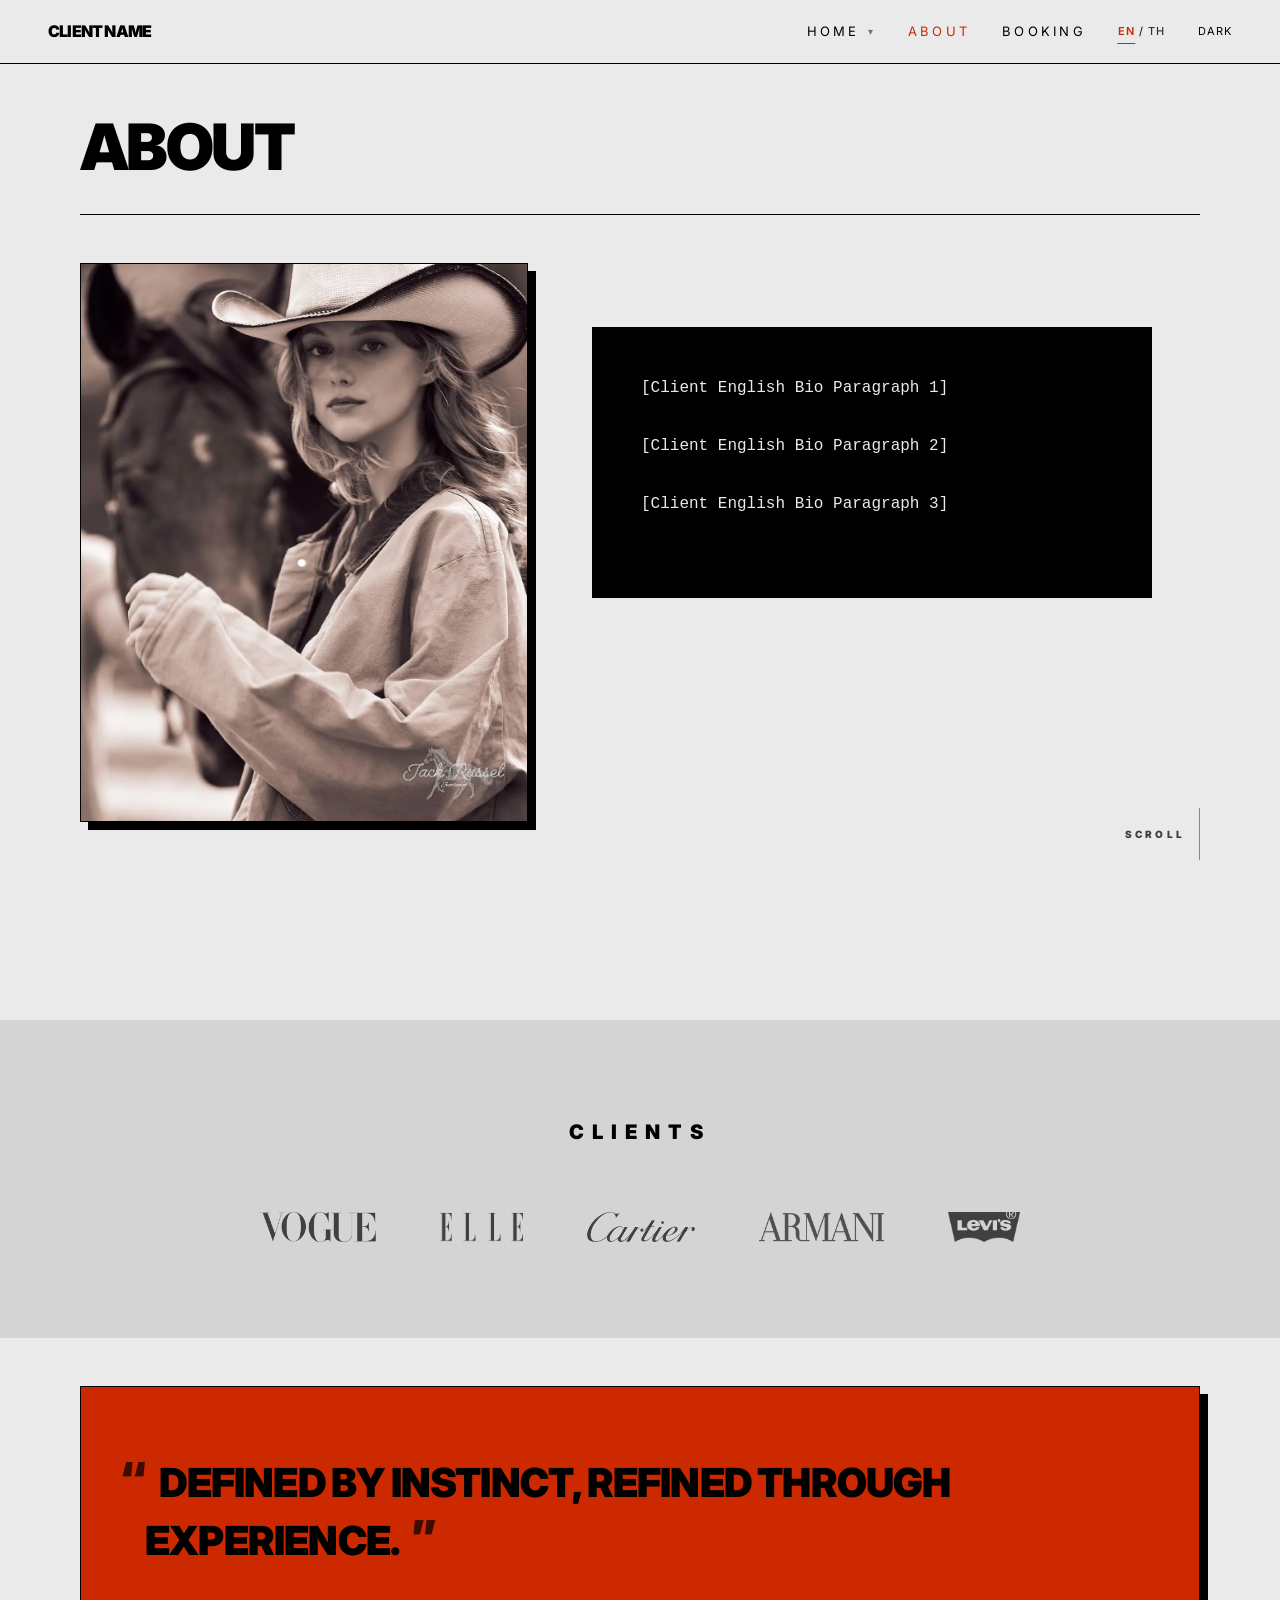
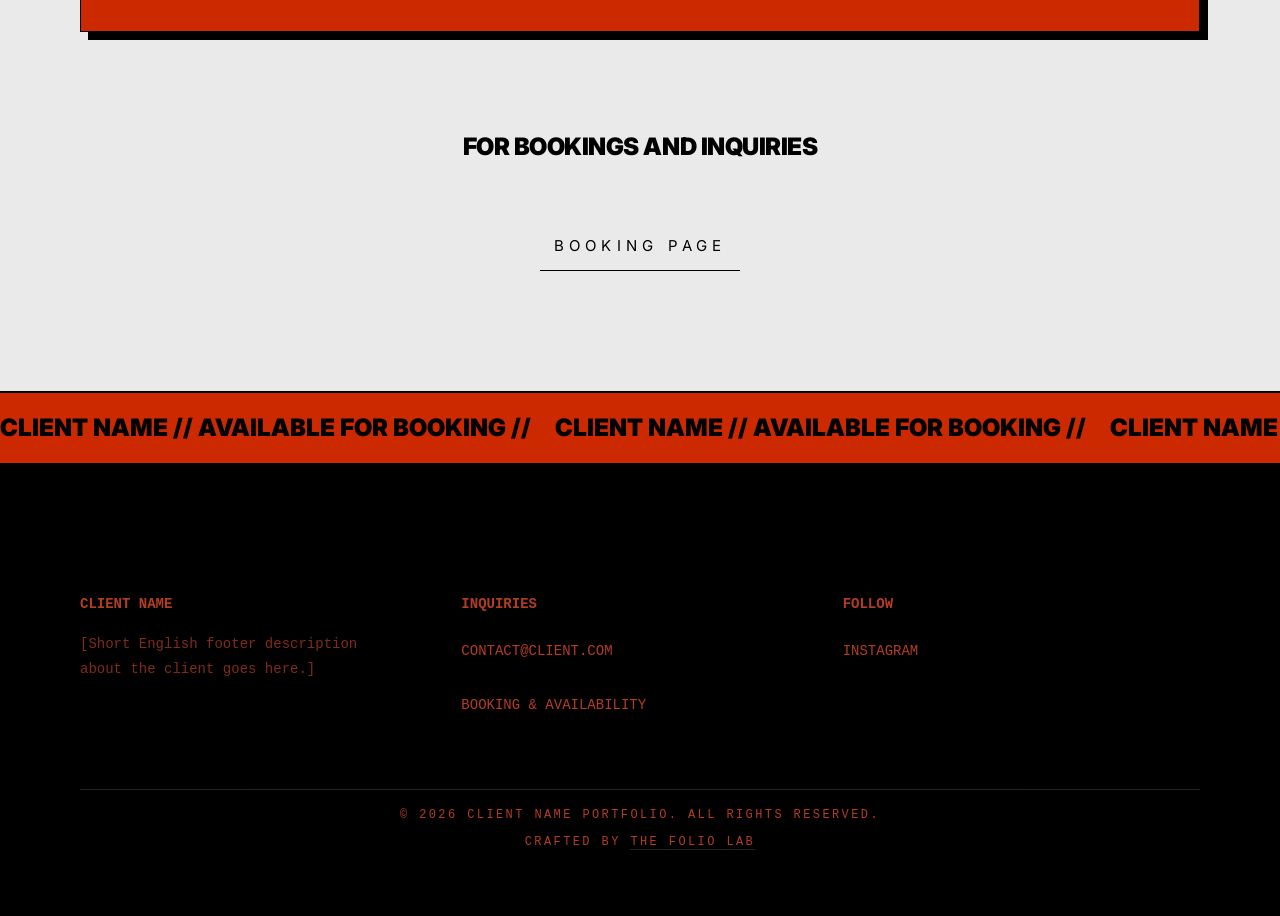
==== commit 9ae6c92e: "Fix" ====
--- a/about.html
+++ b/about.html
@@ -52,7 +52,7 @@
 <body>
 
     <script src="nav.js"></script>
-    <section style="padding-top: 96px; border-top: none;">
+    <section class="about-intro" style="padding-top: 96px; border-top: none;">
         <div class="container">
             <div style="grid-column: span 12;">
                 <h2 class="page-header reveal">
@@ -72,11 +72,18 @@
                         <p lang="th">[Client Thai Bio Paragraph 3]</p>
                     </div>
                 </div>
+                <a href="#about-clients" class="scroll-hint about-scroll-hint reveal delay-2" aria-label="Scroll to clients">
+                    <span class="scroll-hint__text">
+                        <span lang="en">Scroll</span>
+                        <span lang="th">เลื่อน</span>
+                    </span>
+                    <span class="scroll-hint__line" aria-hidden="true"></span>
+                </a>
             </div>
         </div>
     </section>
 
-    <section class="container" style="background: var(--surface);">
+    <section id="about-clients" class="container" style="background: var(--surface);">
         <div style="grid-column: span 12; padding: 96px 0;">
             <h2 class="reveal" style="font-size: 20px; letter-spacing: 0.4em; text-align: center;">
                 <span lang="en">Clients</span>
@@ -117,4 +124,4 @@
     <script src="footer.js"></script>
     <script src="main.js"></script>
 </body>
-</html>+</html>
--- a/style.css
+++ b/style.css
@@ -45,6 +45,7 @@
     width: 100%;
     scrollbar-width: thin;
     scrollbar-color: var(--text) var(--bg);
+    scroll-behavior: smooth;
 }
 
 body {
@@ -312,7 +313,7 @@
     font-size: 10px;
     opacity: 0.5;
     display: inline-block;
-    transition: transform 0.15s cubic-bezier(0.16, 1, 0.3, 1);
+    transition: transform 0.08s ease-out;
 }
 
 .dropdown:hover .dropdown-trigger::after {
@@ -324,7 +325,7 @@
     position: absolute;
     top: 100%;
     left: 50%;
-    transform: translateX(-50%) translateY(8px); /* Tighter emergence */
+    transform: translateX(-50%) translateY(4px); /* Snappier emergence */
     background: var(--bg);
     backdrop-filter: none;
     min-width: 140px; /* Reduced width */
@@ -335,7 +336,7 @@
     box-shadow: none; /* Removed shadow */
     opacity: 0;
     visibility: hidden;
-    transition: opacity 0.1s ease-out, transform 0.15s cubic-bezier(0.16, 1, 0.3, 1), visibility 0.1s;
+    transition: opacity 0.06s ease-out, transform 0.08s ease-out, visibility 0.06s;
     z-index: 101;
 }
 
@@ -363,7 +364,7 @@
     letter-spacing: 0.3em;
     color: var(--text) !important; /* Ensure readability on theme background */
     opacity: 0;
-    transform: translateY(4px);
+    transform: translateY(0);
     transition: none; /* Brutalist snap */
 }
 
@@ -376,13 +377,6 @@
     opacity: 1;
     transform: translateY(0);
 }
-
-/* Subtle staggered entrance for the text */
-.dropdown:hover .dropdown-content a:nth-child(1) { transition-delay: 0.15s; }
-.dropdown:hover .dropdown-content a:nth-child(2) { transition-delay: 0.2s; }
-.dropdown:hover .dropdown-content a:nth-child(3) { transition-delay: 0.25s; }
-.dropdown:hover .dropdown-content a:nth-child(4) { transition-delay: 0.3s; }
-.dropdown:hover .dropdown-content a:nth-child(5) { transition-delay: 0.35s; }
 
 .dropdown-content a.active {
     color: var(--gold) !important;
@@ -428,34 +422,46 @@
     overflow: hidden; /* Necessary for the scale effect */
 }
 
+.hero-bg-frame,
 .hero-bg {
     position: absolute;
     inset: 0;
+    pointer-events: none; /* Stops it from catching mouse events during animation */
+}
+
+.hero-bg-frame {
     background-color: var(--bg); /* Seamlessly bridges the gap with the splash screen */
+    z-index: 0;
+    opacity: 0;
+    transform-origin: center 20%;
+    transform: translate3d(0, 0, 0) scale3d(1, 1, 1); /* Stable before the hero is revealed */
+    transition: opacity 1.2s ease;
+    -webkit-backface-visibility: hidden;
+    backface-visibility: hidden;
+    will-change: transform, opacity;
+}
+
+.hero-bg {
     background-repeat: no-repeat;
     background-position: center 10%;
     background-size: cover;
-    z-index: 0;
     transform-origin: center 20%;
-    opacity: 0;
-    transform: translate3d(0, 0, 0) scale3d(1.1, 1.1, 1); /* Initial state */
-    transition: opacity 1.5s ease;
+    transform: translate3d(0, 0, 0) scale3d(1, 1, 1);
     -webkit-backface-visibility: hidden;
     backface-visibility: hidden;
-    will-change: transform, opacity; 
-    pointer-events: none; /* Stops it from catching mouse events during animation */
-}
-
-.hero:not(.loaded) .hero-bg {
-}
-
-.hero.loaded .hero-bg {
+    will-change: transform;
+}
+
+.hero:not(.loaded) .hero-bg-frame {
+}
+
+.hero.loaded .hero-bg-frame {
     opacity: 1;
-    animation: heroEntranceZoom 1.5s cubic-bezier(0.16, 1, 0.3, 1) forwards; /* Faster, smoother pure CSS zoom-in */
+    animation: heroEntranceZoom 1.5s cubic-bezier(0.16, 1, 0.3, 1) forwards; /* Entrance owns only the wrapper transform */
 }
 
 @keyframes heroEntranceZoom {
-    0% { transform: translate3d(0, 0, 0) scale3d(1.1, 1.1, 1); }
+    0% { transform: translate3d(0, 0, 0) scale3d(1.04, 1.04, 1); }
     100% { transform: translate3d(0, 0, 0) scale3d(1, 1, 1); }
 }
 
@@ -527,11 +533,12 @@
     white-space: nowrap;
     user-select: none;
     pointer-events: none; /* Stops expensive hit-testing on the massive moving letters */
+    contain: layout paint;
 }
 
 .marquee-track {
     display: flex;
-    animation: marquee 20s linear infinite;
+    animation: marquee 28s linear infinite;
     will-change: transform; 
     transform: translateZ(0); /* Restores GPU hardware acceleration for the massive text block */
 }
@@ -542,14 +549,14 @@
 }
 
 .marquee-track h1 {
-    font-size: clamp(100px, 16vw, 240px); /* Massive scaling */
+    font-size: clamp(72px, 11vw, 160px); /* Large editorial scale without overloading the compositor */
     font-weight: 200; /* Architectural thin lines */
     line-height: 1;
     margin: 0;
     padding-right: 64px;
     flex-shrink: 0;
     color: transparent; /* Hollow wireframe effect everywhere */
-    -webkit-text-stroke: 2px var(--white); /* Thin outline */
+    -webkit-text-stroke: 1px var(--white); /* Lighter outline paints more smoothly */
 }
 
 .marquee-track h1::after {
@@ -561,7 +568,8 @@
 
 /* Ensures tagline maintains its editorial softness after reveal */
 .hero-tagline.reveal.active {
-    opacity: 0.7;
+    color: var(--gold);
+    opacity: 1;
 }
 
 .hero-tagline.reveal.active::before {
@@ -572,6 +580,79 @@
     margin-top: 32px;
     display: flex;
     gap: 32px; /* Increased to accommodate harsh shadows */
+}
+
+/* --- SCROLL HINT --- */
+.scroll-hint {
+    font-family: var(--sans);
+    display: inline-flex;
+    align-items: center;
+    gap: 14px;
+    color: var(--text);
+    font-size: 10px;
+    font-weight: 900;
+    letter-spacing: 0.32em;
+    line-height: 1;
+    text-transform: uppercase;
+    opacity: 0.72;
+    transition: color 0.15s ease-out;
+}
+
+.scroll-hint.reveal.active {
+    opacity: 0.72;
+}
+
+.scroll-hint__text {
+    display: inline-flex;
+}
+
+.scroll-hint__line {
+    position: relative;
+    display: inline-block;
+    width: 1px;
+    height: 52px;
+    overflow: hidden;
+    background: currentColor;
+    opacity: 0.58;
+}
+
+.scroll-hint__line::after {
+    content: '';
+    position: absolute;
+    top: -40%;
+    left: 0;
+    width: 100%;
+    height: 40%;
+    background: var(--gold);
+    animation: scrollHintTrace 1.7s cubic-bezier(0.16, 1, 0.3, 1) infinite;
+}
+
+.hero-scroll-hint {
+    position: absolute;
+    right: var(--margin);
+    bottom: 42px;
+    z-index: 2;
+    color: var(--white);
+    transform: none;
+    transition: color 0.15s ease-out;
+}
+
+.hero-scroll-hint.reveal,
+.hero-scroll-hint.reveal.active {
+    transform: none;
+}
+
+.about-scroll-hint {
+    width: 100%;
+    justify-content: flex-end;
+    margin-top: -16px;
+    margin-bottom: 64px;
+}
+
+@keyframes scrollHintTrace {
+    0% { transform: translate3d(0, 0, 0); opacity: 0; }
+    20% { opacity: 1; }
+    100% { transform: translate3d(0, 350%, 0); opacity: 0; }
 }
 
 .btn-primary, .btn-secondary, .btn-bold, .lang-switch span {
@@ -624,6 +705,11 @@
         transform: translateY(-2px);
         color: var(--gold);
     }
+
+    .scroll-hint:hover {
+        color: var(--gold);
+        opacity: 1;
+    }
 }
 
 /* Momentary "Blink" effect on click/tap */
@@ -756,6 +842,8 @@
 .full-grid img { 
     width: 100%; 
     height: auto;
+    aspect-ratio: 3 / 4;
+    object-fit: cover;
     display: block;
     background-color: var(--surface);
     position: relative;
@@ -867,7 +955,7 @@
     pointer-events: none;
     opacity: 0;
     visibility: hidden;
-    transition: opacity 0.4s cubic-bezier(0.16, 1, 0.3, 1), visibility 0.4s;
+    transition: opacity 0.2s cubic-bezier(0.16, 1, 0.3, 1), visibility 0.2s;
 }
 .app-transition-curtain.start-covered {
     opacity: 1 !important;
@@ -888,7 +976,8 @@
     display: flex;
     justify-content: center;
     align-items: center;
-    transition: opacity 1.2s cubic-bezier(0.16, 1, 0.3, 1), visibility 1.2s;
+    transition: opacity 0.45s cubic-bezier(0.16, 1, 0.3, 1), visibility 0.45s;
+    will-change: opacity;
 }
 .splash-screen.hidden {
     opacity: 0;
@@ -902,7 +991,7 @@
     letter-spacing: -0.05em;
     color: var(--text);
     opacity: 0;
-    animation: splashFadeInOut 2.5s cubic-bezier(0.16, 1, 0.3, 1) forwards;
+    animation: splashFadeInOut 1s cubic-bezier(0.16, 1, 0.3, 1) forwards;
 }
 @keyframes splashFadeInOut {
     0% { opacity: 0; transform: scale(0.95); }
@@ -1399,6 +1488,7 @@
     .split-layout { flex-direction: column; gap: 48px; }
     .split-layout img { width: 100%; transform: none; box-shadow: 8px 8px 0px var(--text); }
     .split-layout .bio { width: 100%; margin-left: 0; margin-top: 0; padding: 24px; transform: rotate(1deg); box-shadow: 8px 8px 0px var(--gold); }
+    .about-scroll-hint { justify-content: flex-start; }
     
     /* Editorial Box Overrides */
     [style*="padding: 100px"] { padding: 64px 24px !important; }
@@ -1423,6 +1513,9 @@
     
     .hero-btns { flex-direction: column; gap: 16px; }
     .btn-primary, .btn-secondary { padding: 12px 24px; font-size: 12px; letter-spacing: 0.2em; }
+    .hero-scroll-hint { right: 24px; bottom: 24px; }
+    .scroll-hint { gap: 10px; font-size: 9px; letter-spacing: 0.26em; }
+    .scroll-hint__line { height: 38px; }
 
     section { padding: 48px 0; } /* Tighter vertical rhythm */
     .section-label { font-size: 24px; padding-bottom: 16px; padding-left: 0; margin-bottom: 24px; margin-left: 0; }
@@ -1474,11 +1567,27 @@
     .footer-ticker { padding: 12px 0; }
 }
 
+@media (prefers-reduced-motion: reduce) {
+    html {
+        scroll-behavior: auto;
+    }
+
+    .scroll-hint__line::after {
+        animation: none;
+        opacity: 0;
+    }
+}
+
 /* --- 7. CUSTOM CURSOR --- */
 @media (hover: hover) {
-    /* Hide default cursor universally to prevent native pointers from showing */
+    /* Hide default cursor globally */
     html, body {
         cursor: none;
+    }
+
+    /* Keep cursor handling native for the snappiest possible hover feedback. */
+    a, a *, button, button *, .dropdown-trigger, .dropdown-trigger *, .lang-switch span, .lang-switch span *, .theme-toggle, .theme-toggle *, .back-to-top, .back-to-top *, .modal-nav, img, .mobile-toggle, .mobile-toggle * {
+        cursor: pointer !important;
     }
 
     .cursor-dot {
@@ -1486,29 +1595,23 @@
         top: 0;
         left: 0;
         pointer-events: none;
-        z-index: 9998; /* Punches through UI/modals but stays gracefully behind splash and curtains */
-        transition: opacity 0.3s ease;
+        z-index: 9998;
+        opacity: 0;
+        transition: opacity 0.15s ease-out;
         will-change: transform;
     }
 
     .cursor-dot svg {
-        width: 20px; /* Reduced for a standard desktop feel */
+        width: 20px;
         height: auto;
-        transition: transform 0.2s cubic-bezier(0.16, 1, 0.3, 1);
         position: absolute;
         top: 0;
         left: 0;
     }
 
-    /* Hides the custom arrow instantly so the native OS link pointer can take over */
     .cursor-dot.hover {
         opacity: 0 !important;
         transition: none !important;
-    }
-
-    /* Reveal the native OS pointer for interactive elements and images */
-    a, a *, button, button *, .dropdown-trigger, .dropdown-trigger *, .lang-switch span, .lang-switch span *, .theme-toggle, .theme-toggle *, .back-to-top, .back-to-top *, .modal-nav, img, .mobile-toggle, .mobile-toggle * {
-        cursor: pointer !important;
     }
 
     .cursor-radar {
@@ -1527,4 +1630,4 @@
         0% { transform: translate(-50%, -50%) scale(0.2); opacity: 1; border-width: 4px; }
         100% { transform: translate(-50%, -50%) scale(4); opacity: 0; border-width: 1px; }
     }
-}+}
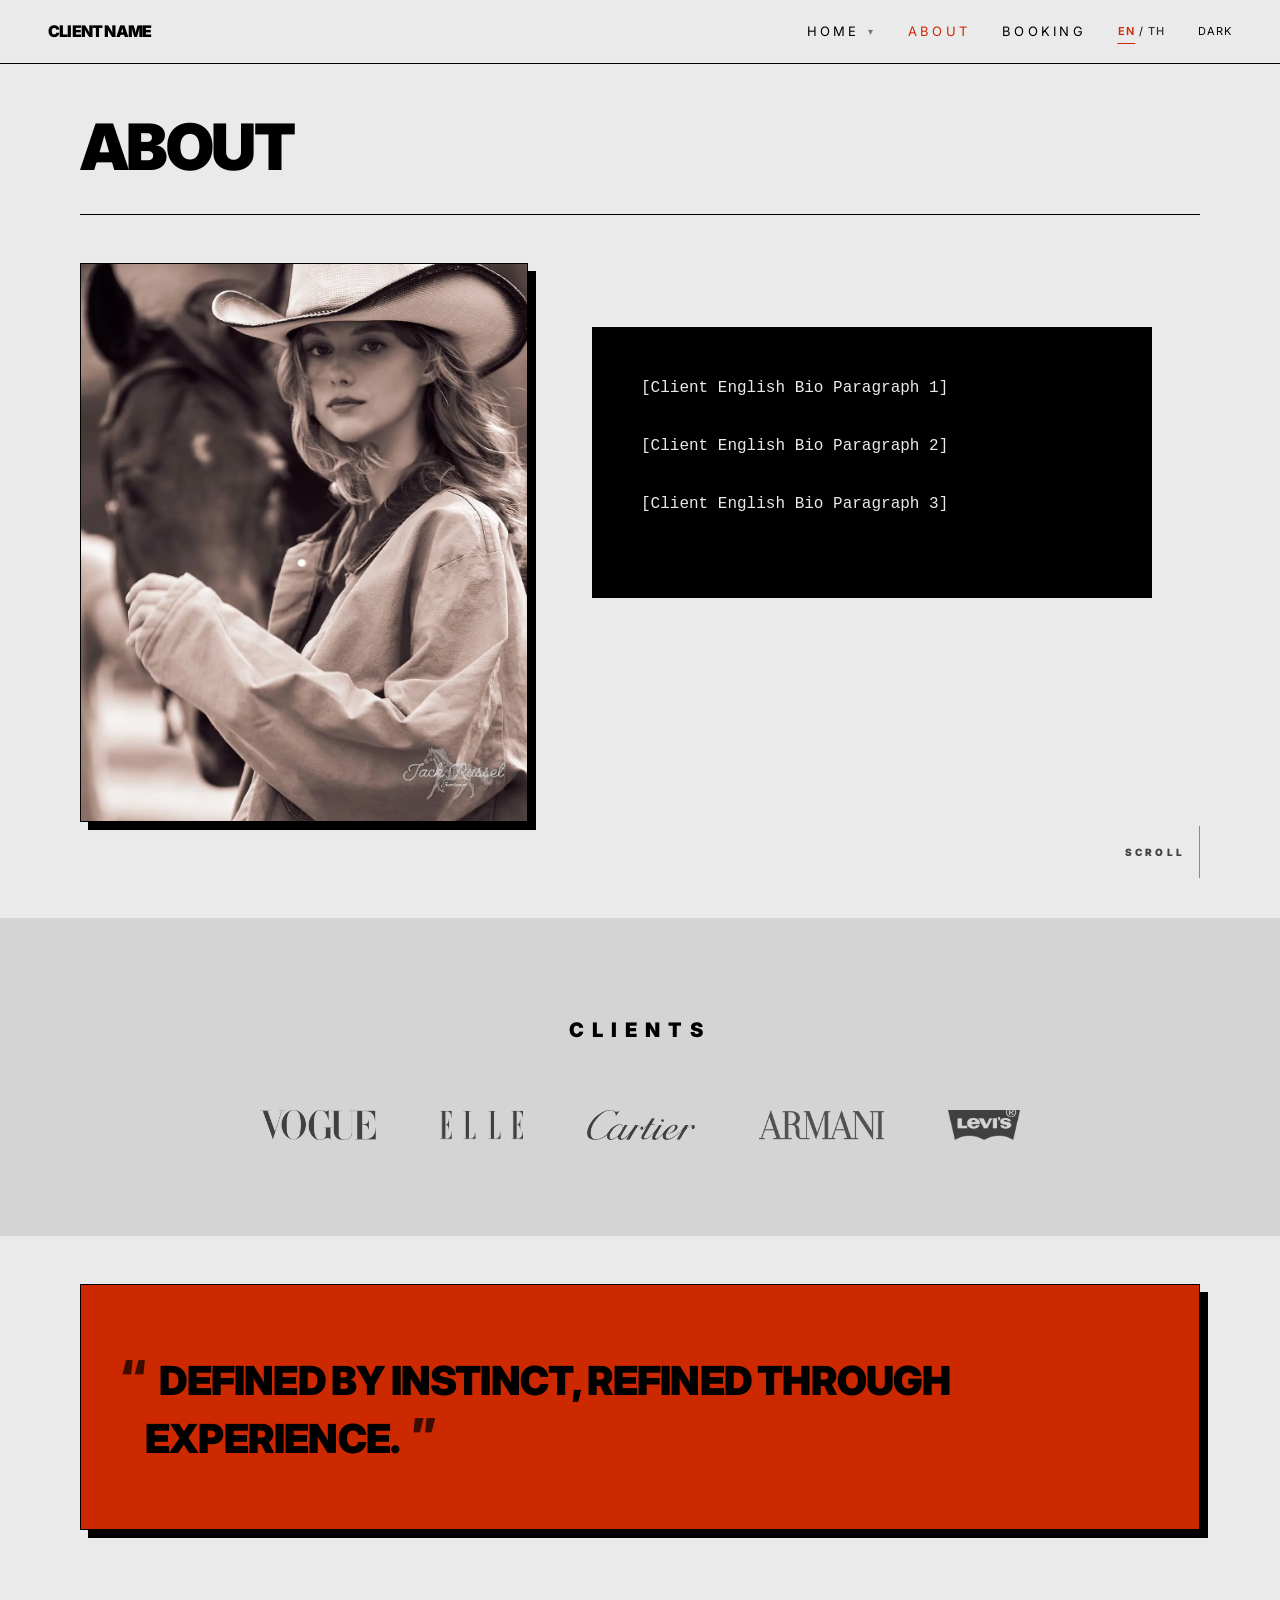
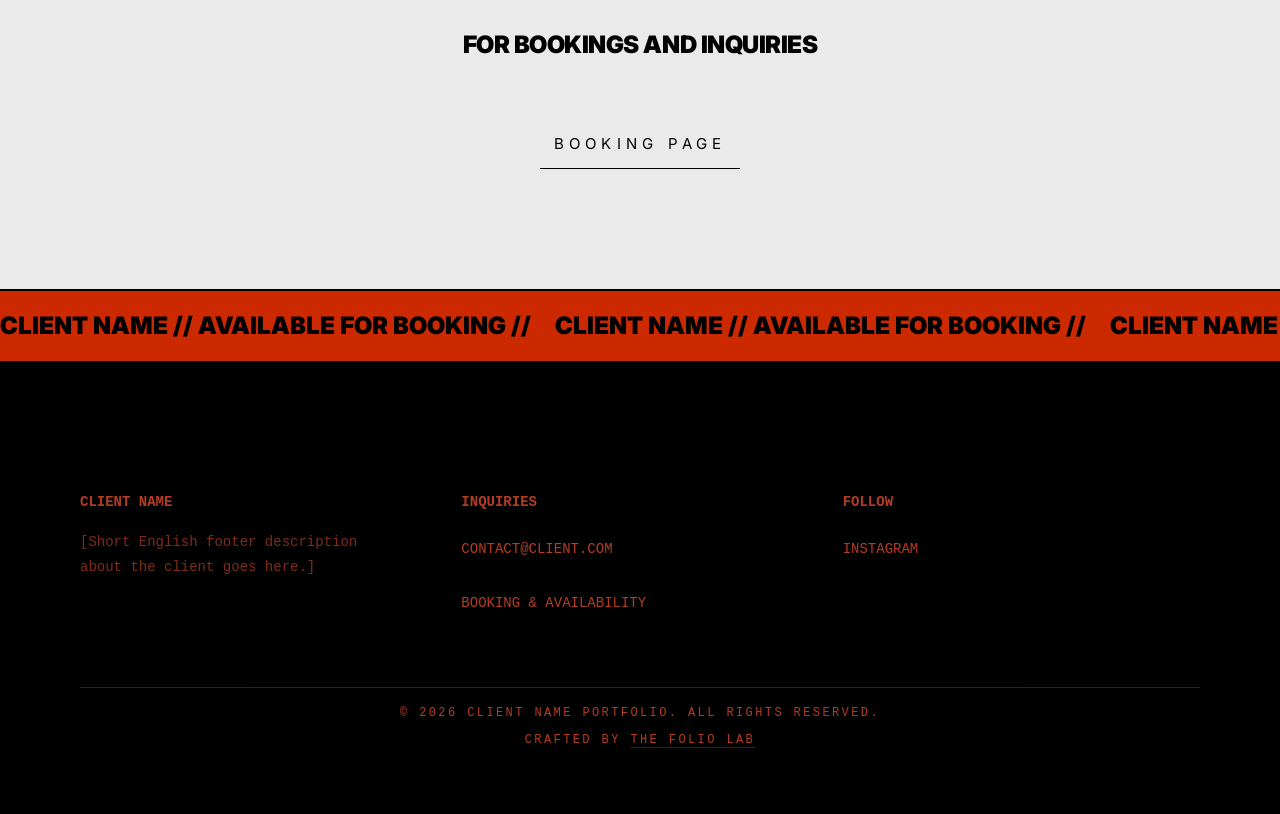
==== commit 5096d822: "Edit" ====
--- a/about.html
+++ b/about.html
@@ -52,7 +52,7 @@
 <body>
 
     <script src="nav.js"></script>
-    <section class="about-intro" style="padding-top: 96px; border-top: none;">
+    <section style="padding-top: 96px; border-top: none;">
         <div class="container">
             <div style="grid-column: span 12;">
                 <h2 class="page-header reveal">
@@ -72,18 +72,18 @@
                         <p lang="th">[Client Thai Bio Paragraph 3]</p>
                     </div>
                 </div>
-                <a href="#about-clients" class="scroll-hint about-scroll-hint reveal delay-2" aria-label="Scroll to clients">
+                <div class="scroll-hint about-scroll-hint reveal delay-2" aria-label="Scroll down">
                     <span class="scroll-hint__text">
                         <span lang="en">Scroll</span>
                         <span lang="th">เลื่อน</span>
                     </span>
                     <span class="scroll-hint__line" aria-hidden="true"></span>
-                </a>
+                </div>
             </div>
         </div>
     </section>
 
-    <section id="about-clients" class="container" style="background: var(--surface);">
+    <section class="container" style="background: var(--surface);">
         <div style="grid-column: span 12; padding: 96px 0;">
             <h2 class="reveal" style="font-size: 20px; letter-spacing: 0.4em; text-align: center;">
                 <span lang="en">Clients</span>
@@ -124,4 +124,4 @@
     <script src="footer.js"></script>
     <script src="main.js"></script>
 </body>
-</html>
+</html>
--- a/style.css
+++ b/style.css
@@ -538,7 +538,7 @@
 
 .marquee-track {
     display: flex;
-    animation: marquee 28s linear infinite;
+    animation: marquee 20s linear infinite;
     will-change: transform; 
     transform: translateZ(0); /* Restores GPU hardware acceleration for the massive text block */
 }
@@ -549,14 +549,14 @@
 }
 
 .marquee-track h1 {
-    font-size: clamp(72px, 11vw, 160px); /* Large editorial scale without overloading the compositor */
+    font-size: clamp(100px, 16vw, 240px); /* Massive scaling */
     font-weight: 200; /* Architectural thin lines */
     line-height: 1;
     margin: 0;
     padding-right: 64px;
     flex-shrink: 0;
     color: transparent; /* Hollow wireframe effect everywhere */
-    -webkit-text-stroke: 1px var(--white); /* Lighter outline paints more smoothly */
+    -webkit-text-stroke: 2px var(--white); /* Thin outline */
 }
 
 .marquee-track h1::after {
@@ -624,7 +624,16 @@
     width: 100%;
     height: 40%;
     background: var(--gold);
+    animation: none;
+}
+
+.scroll-hint.reveal.active .scroll-hint__line::after,
+.scroll-hint:not(.reveal) .scroll-hint__line::after {
     animation: scrollHintTrace 1.7s cubic-bezier(0.16, 1, 0.3, 1) infinite;
+}
+
+.hero-scroll-hint.delay-2.reveal.active .scroll-hint__line::after {
+    animation-delay: 0.3s;
 }
 
 .hero-scroll-hint {
@@ -643,10 +652,10 @@
 }
 
 .about-scroll-hint {
-    width: 100%;
-    justify-content: flex-end;
-    margin-top: -16px;
-    margin-bottom: 64px;
+    position: fixed;
+    right: var(--margin);
+    bottom: 42px;
+    z-index: 90;
 }
 
 @keyframes scrollHintTrace {
@@ -842,8 +851,6 @@
 .full-grid img { 
     width: 100%; 
     height: auto;
-    aspect-ratio: 3 / 4;
-    object-fit: cover;
     display: block;
     background-color: var(--surface);
     position: relative;
@@ -976,12 +983,17 @@
     display: flex;
     justify-content: center;
     align-items: center;
-    transition: opacity 0.45s cubic-bezier(0.16, 1, 0.3, 1), visibility 0.45s;
-    will-change: opacity;
+    transition: opacity 1.2s cubic-bezier(0.16, 1, 0.3, 1), visibility 1.2s;
 }
 .splash-screen.hidden {
     opacity: 0;
     visibility: hidden;
+}
+.splash-stack {
+    display: flex;
+    flex-direction: column;
+    align-items: center;
+    gap: 18px;
 }
 .splash-logo {
     font-family: var(--sans);
@@ -991,13 +1003,38 @@
     letter-spacing: -0.05em;
     color: var(--text);
     opacity: 0;
-    animation: splashFadeInOut 1s cubic-bezier(0.16, 1, 0.3, 1) forwards;
+    animation: splashFadeInOut 2.5s cubic-bezier(0.16, 1, 0.3, 1) forwards;
+}
+.splash-caption {
+    font-family: var(--mono);
+    font-size: clamp(11px, 1.5vw, 15px);
+    font-weight: 700;
+    letter-spacing: 0.28em;
+    line-height: 1;
+    text-transform: uppercase;
+    color: var(--gold);
+    opacity: 0;
+    text-shadow: 1px 0 0 var(--text);
+    animation: splashCaptionGlitch 2.5s steps(1, end) forwards;
 }
 @keyframes splashFadeInOut {
     0% { opacity: 0; transform: scale(0.95); }
     20% { opacity: 1; transform: scale(1); }
     80% { opacity: 1; transform: scale(1); }
     100% { opacity: 0; transform: scale(1.05); }
+}
+
+@keyframes splashCaptionGlitch {
+    0%, 16% { opacity: 0; transform: translate3d(0, 2px, 0); }
+    18% { opacity: 1; transform: translate3d(-2px, 0, 0); color: var(--gold); }
+    20% { opacity: 0.65; transform: translate3d(2px, 0, 0); color: var(--text); }
+    22% { opacity: 1; transform: translate3d(0, 0, 0); color: var(--gold); }
+    36% { opacity: 1; transform: translate3d(0, 0, 0); color: var(--gold); }
+    37% { opacity: 0.55; transform: translate3d(4px, 0, 0); color: var(--text); }
+    38% { opacity: 1; transform: translate3d(-1px, 0, 0); color: var(--gold); }
+    40% { opacity: 1; transform: translate3d(0, 0, 0); color: var(--gold); }
+    80% { opacity: 1; transform: translate3d(0, 0, 0); color: var(--gold); }
+    100% { opacity: 0; transform: translate3d(0, -2px, 0); }
 }
 
 /* Section Labels for UX */
@@ -1191,6 +1228,11 @@
     visibility: visible;
 }
 
+.modal.is-immersive {
+    background-color: #000;
+    cursor: none;
+}
+
 .modal-content {
     margin: auto;
     display: block;
@@ -1203,6 +1245,104 @@
     object-fit: contain;
     cursor: default; /* Overrides the parent pointer to tell the browser it's not a button */
     -webkit-touch-callout: default; /* Explicitly forces the long-press 'Save Image' menu on iOS */
+}
+
+.modal.is-immersive .modal-content {
+    width: 100vw;
+    height: 100vh;
+    max-width: 100vw;
+    max-height: 100vh;
+    object-fit: contain;
+    transition: none !important;
+}
+
+.modal-caption {
+    position: fixed;
+    left: 32px;
+    bottom: 32px;
+    z-index: 2002;
+    max-width: min(420px, calc(100vw - 64px));
+    max-height: 30vh;
+    overflow-y: auto;
+    padding: 16px 18px;
+    background: var(--bg);
+    color: var(--text);
+    border: 1px solid var(--text);
+    box-shadow: 4px 4px 0 var(--gold);
+    cursor: default;
+    opacity: 0;
+    visibility: hidden;
+    pointer-events: none;
+    transition: opacity 0.18s ease-out, visibility 0.18s ease-out;
+}
+
+.modal-caption.visible {
+    opacity: 1;
+    visibility: visible;
+    pointer-events: auto;
+}
+
+.modal-caption__kicker {
+    font-family: var(--sans);
+    font-size: 10px;
+    font-weight: 900;
+    letter-spacing: 0.28em;
+    line-height: 1.2;
+    color: var(--gold);
+    text-transform: uppercase;
+    margin-bottom: 8px;
+}
+
+.modal-caption__text {
+    font-family: var(--mono);
+    font-size: 13px;
+    line-height: 1.5;
+    text-transform: uppercase;
+}
+
+.modal-caption-toggle,
+.modal-fullscreen-toggle {
+    position: fixed;
+    right: 32px;
+    bottom: 32px;
+    z-index: 2002;
+    display: none;
+    padding: 12px 14px;
+    background: var(--bg);
+    color: var(--text);
+    border: 1px solid var(--text);
+    box-shadow: 4px 4px 0 var(--gold);
+    font-family: var(--sans);
+    font-size: 10px;
+    font-weight: 900;
+    letter-spacing: 0.24em;
+    line-height: 1;
+    text-transform: uppercase;
+    cursor: pointer;
+}
+
+.modal-caption-toggle.visible,
+.modal-fullscreen-toggle.visible {
+    display: inline-flex;
+}
+
+.modal-caption-toggle:hover,
+.modal-fullscreen-toggle:hover {
+    background: var(--gold);
+    color: var(--text);
+}
+
+.modal-fullscreen-toggle {
+    bottom: 82px;
+}
+
+.modal.is-immersive .modal-caption,
+.modal.is-immersive .modal-caption-toggle,
+.modal.is-immersive .modal-fullscreen-toggle,
+.modal.is-immersive .modal-nav {
+    opacity: 0 !important;
+    visibility: hidden !important;
+    pointer-events: none !important;
 }
 
 /* Modal Navigation */
@@ -1225,6 +1365,37 @@
 
 @media (max-width: 390px) {
     .modal-nav { padding: 20px; font-size: 24px; }
+}
+
+@media (max-width: 768px) {
+    .modal-caption {
+        left: 16px;
+        right: 16px;
+        bottom: max(16px, env(safe-area-inset-bottom));
+        max-width: none;
+        max-height: 30vh;
+        padding: 14px 16px;
+    }
+
+    .modal-caption__text {
+        font-size: 11px;
+    }
+
+    .modal-caption-toggle {
+        right: 16px;
+        bottom: calc(max(16px, env(safe-area-inset-bottom)) + 56px);
+        font-size: 9px;
+        letter-spacing: 0.2em;
+        padding: 10px 12px;
+    }
+
+    .modal-fullscreen-toggle {
+        right: 16px;
+        bottom: calc(max(16px, env(safe-area-inset-bottom)) + 104px);
+        font-size: 9px;
+        letter-spacing: 0.2em;
+        padding: 10px 12px;
+    }
 }
 
 /* --- FOOTER TICKER --- */
@@ -1488,7 +1659,6 @@
     .split-layout { flex-direction: column; gap: 48px; }
     .split-layout img { width: 100%; transform: none; box-shadow: 8px 8px 0px var(--text); }
     .split-layout .bio { width: 100%; margin-left: 0; margin-top: 0; padding: 24px; transform: rotate(1deg); box-shadow: 8px 8px 0px var(--gold); }
-    .about-scroll-hint { justify-content: flex-start; }
     
     /* Editorial Box Overrides */
     [style*="padding: 100px"] { padding: 64px 24px !important; }
@@ -1513,7 +1683,7 @@
     
     .hero-btns { flex-direction: column; gap: 16px; }
     .btn-primary, .btn-secondary { padding: 12px 24px; font-size: 12px; letter-spacing: 0.2em; }
-    .hero-scroll-hint { right: 24px; bottom: 24px; }
+    .hero-scroll-hint, .about-scroll-hint { right: 24px; bottom: 24px; }
     .scroll-hint { gap: 10px; font-size: 9px; letter-spacing: 0.26em; }
     .scroll-hint__line { height: 38px; }
 
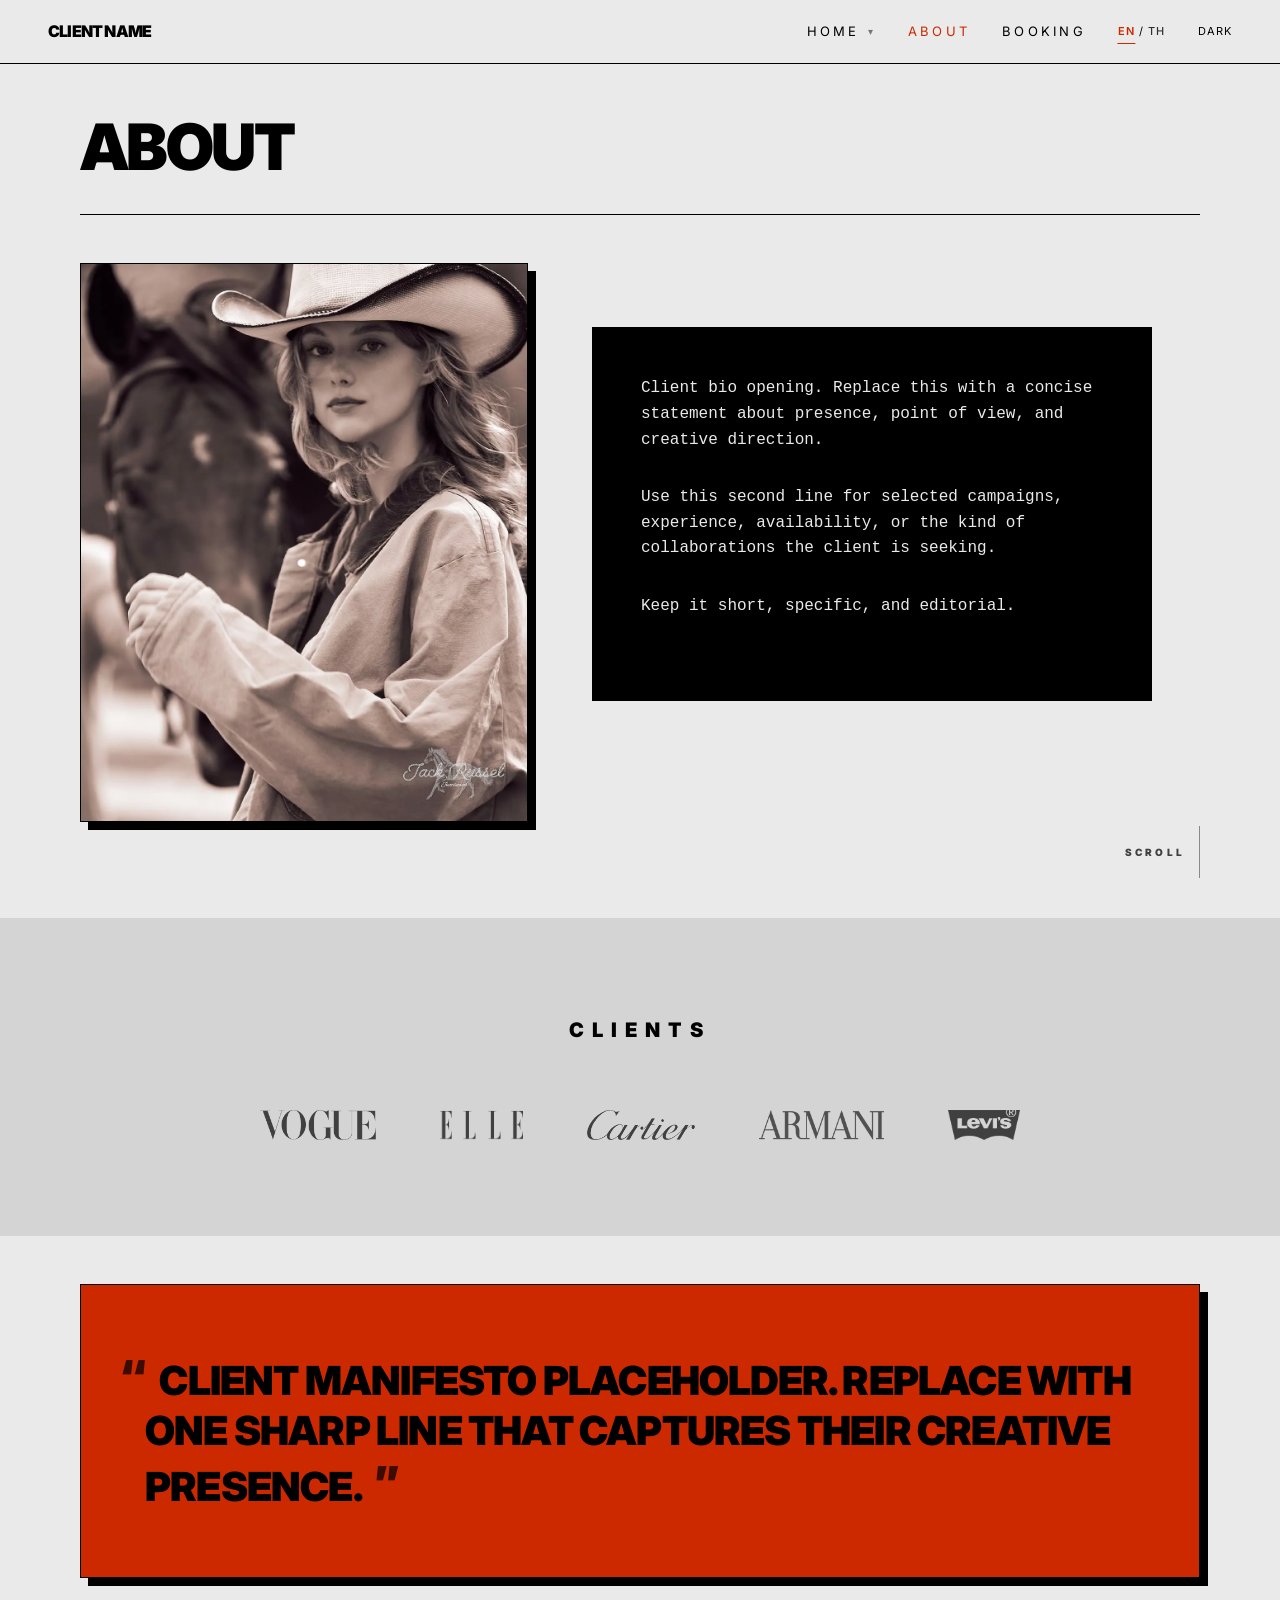
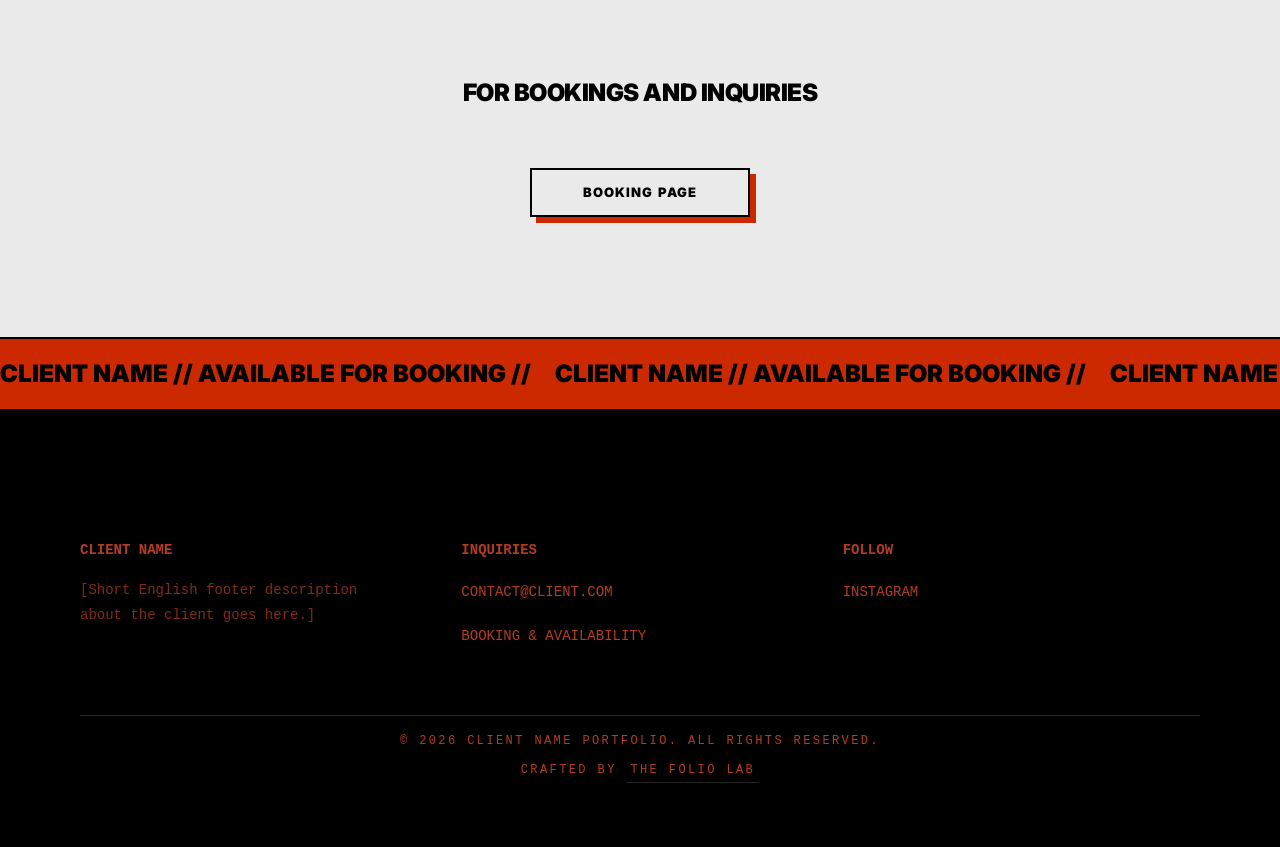
==== commit d58d21cd: "Standard edits" ====
--- a/about.html
+++ b/about.html
@@ -2,7 +2,7 @@
 <html lang="en">
 <head>
     <meta charset="UTF-8">
-    <meta name="viewport" content="width=device-width, initial-scale=1.0">
+    <meta name="viewport" content="width=device-width, initial-scale=1.0, viewport-fit=cover">
     
     <!-- SEO & METADATA -->
     <meta name="description" content="Learn more about [Client Name] and their professional experience.">
@@ -62,14 +62,14 @@
                 <div class="split-layout">
                     <img src="image/about/01.webp" alt="Portrait" class="reveal" loading="lazy">
                     <div class="bio reveal delay-1">
-                        <p lang="en">[Client English Bio Paragraph 1]</p>
-                        <p lang="th">[Client Thai Bio Paragraph 1]</p>
+                        <p lang="en">Client bio opening. Replace this with a concise statement about presence, point of view, and creative direction.</p>
+                        <p lang="th">ย่อหน้าเปิดประวัติ แทนที่ด้วยคำแนะนำตัวที่กระชับเกี่ยวกับตัวตน มุมมอง และทิศทางสร้างสรรค์</p>
 
-                        <p lang="en">[Client English Bio Paragraph 2]</p>
-                        <p lang="th">[Client Thai Bio Paragraph 2]</p>
+                        <p lang="en">Use this second line for selected campaigns, experience, availability, or the kind of collaborations the client is seeking.</p>
+                        <p lang="th">ใช้ย่อหน้าที่สองสำหรับแคมเปญ ประสบการณ์ ความพร้อมรับงาน หรือรูปแบบงานที่ต้องการร่วมงาน</p>
                             
-                        <p lang="en">[Client English Bio Paragraph 3]</p>
-                        <p lang="th">[Client Thai Bio Paragraph 3]</p>
+                        <p lang="en">Keep it short, specific, and editorial.</p>
+                        <p lang="th">เขียนให้สั้น ชัดเจน และมีโทนแบบเอดิทอเรียล</p>
                     </div>
                 </div>
                 <div class="scroll-hint about-scroll-hint reveal delay-2" aria-label="Scroll down">
@@ -103,8 +103,8 @@
         <div style="grid-column: span 12;">
             <div class="brutalist-quote-box reveal">
                 <p class="editorial-quote">
-                    <span lang="en">Defined by instinct, refined through experience.</span>
-                    <span lang="th">ขับเคลื่อนด้วยสัญชาตญาณ หล่อหลอมด้วยประสบการณ์</span>
+                    <span lang="en">Client manifesto placeholder. Replace with one sharp line that captures their creative presence.</span>
+                    <span lang="th">ข้อความแมนิเฟสโตตัวอย่าง แทนที่ด้วยประโยคสั้นคมที่สะท้อนตัวตนและทิศทางสร้างสรรค์ของลูกค้า</span>
                 </p>
             </div>
             
@@ -124,4 +124,4 @@
     <script src="footer.js"></script>
     <script src="main.js"></script>
 </body>
-</html>+</html>
--- a/style.css
+++ b/style.css
@@ -27,6 +27,12 @@
     --dropdown-bg: #EAEAEA;
     --alt-bg: #DFDFDF;
     --border-subtle: #000000; /* HARSH 1px solid black wireframes */
+    --mobile-viewport-overbleed: 0px;
+    --mobile-edge-bg: var(--bg);
+    --visual-viewport-bottom: 0px;
+    --modal-mobile-toolbar-clearance: 0px;
+    --mobile-statusbar-clearance: 0px;
+    color-scheme: light;
 }
 
 [data-theme="dark"] {
@@ -39,18 +45,128 @@
     --border-subtle: #FFFFFF; /* HARSH 1px solid white wireframes */
     --gold: #A3CC00; /* Dimmed Acid Green - Softer for Dark Mode */
     --gold-footer: #C8FF33; /* Brighter green for footer readability on black */
+    color-scheme: dark;
+}
+
+@media (prefers-color-scheme: dark) {
+    :root:not([data-theme]) {
+        --bg: #050505; /* Pitch black */
+        --text: #FFFFFF; /* Pure white */
+        --surface: #151515;
+        --nav-bg: rgba(5, 5, 5, 0.95);
+        --dropdown-bg: #050505;
+        --alt-bg: #0A0A0A;
+        --border-subtle: #FFFFFF;
+        --gold: #A3CC00;
+        --gold-footer: #C8FF33;
+        color-scheme: dark;
+    }
 }
 
 html {
     width: 100%;
+    max-width: 100%;
+    background-color: var(--bg);
     scrollbar-width: thin;
     scrollbar-color: var(--text) var(--bg);
     scroll-behavior: smooth;
+    overflow-x: hidden;
 }
 
 body {
+    background-color: var(--bg);
     overflow-x: hidden;
     width: 100%;
+    max-width: 100%;
+}
+
+body.splash-active {
+    background-color: var(--bg);
+}
+
+body.splash-active nav,
+body.splash-active .hero,
+body.splash-active section,
+body.splash-active footer,
+body.splash-active .back-to-top,
+body.splash-active .modal {
+    visibility: hidden;
+}
+
+body.splash-active .splash-screen {
+    visibility: visible;
+}
+
+body::before {
+    content: "";
+    position: fixed;
+    top: 0;
+    left: 0;
+    right: 0;
+    height: env(safe-area-inset-top);
+    background: var(--bg);
+    z-index: 90;
+    pointer-events: none;
+}
+
+body::after {
+    content: "";
+    position: fixed;
+    left: 0;
+    right: 0;
+    bottom: 0;
+    height: env(safe-area-inset-bottom);
+    background: var(--mobile-edge-bg);
+    z-index: 99;
+    pointer-events: none;
+}
+
+.mobile-status-cover {
+    display: none;
+}
+
+@media (max-width: 1024px) {
+    html,
+    body {
+        min-height: 100vh;
+        min-height: 100lvh;
+        background-color: var(--bg);
+        overscroll-behavior-y: none;
+    }
+
+    body {
+        min-height: calc(100lvh + var(--mobile-viewport-overbleed));
+    }
+
+    body::before {
+        top: calc(-1 * var(--mobile-viewport-overbleed));
+        height: calc(var(--mobile-viewport-overbleed) + var(--mobile-statusbar-clearance) + env(safe-area-inset-top));
+    }
+
+    body::after {
+        bottom: calc(-1 * var(--mobile-viewport-overbleed));
+        height: calc(var(--mobile-viewport-overbleed) + env(safe-area-inset-bottom));
+        z-index: 1500;
+    }
+
+    .mobile-status-cover {
+        display: block;
+        position: fixed;
+        top: 0;
+        left: 0;
+        right: 0;
+        height: var(--mobile-statusbar-clearance);
+        background: var(--bg);
+        z-index: 95;
+        pointer-events: none;
+    }
+}
+
+@supports (overflow: clip) {
+    html,
+    body {
+        overflow-x: clip;
+    }
 }
 
 * {
@@ -58,6 +174,12 @@
     padding: 0;
     box-sizing: border-box;
     -webkit-tap-highlight-color: transparent; /* Removes the default mobile browser gray tap blink universally */
+}
+
+img,
+video,
+iframe {
+    max-width: 100%;
 }
 
 body {
@@ -132,11 +254,21 @@
 /* Grid System */
 .container {
     max-width: 1440px;
+    width: 100%;
     margin: 0 auto;
     padding: 0 var(--margin);
     display: grid;
     grid-template-columns: repeat(12, 1fr);
     gap: var(--gutter);
+}
+
+.container > *,
+.hero-content,
+.hero-text-block,
+.portfolio-column,
+.masonry-col,
+.nav-links {
+    min-width: 0;
 }
 
 /* --- 2. NAVIGATION BAR --- */
@@ -154,6 +286,17 @@
     backdrop-filter: none;
     border-bottom: 1px solid var(--text); /* Clean structural line */
     transition: background-color 0.5s cubic-bezier(0.16, 1, 0.3, 1), transform 0.5s cubic-bezier(0.16, 1, 0.3, 1), padding 0.5s cubic-bezier(0.16, 1, 0.3, 1), border-color 0.5s cubic-bezier(0.16, 1, 0.3, 1);
+}
+
+nav::before {
+    content: "";
+    position: fixed;
+    top: calc(-1 * (var(--mobile-statusbar-clearance) + env(safe-area-inset-top)));
+    left: 0;
+    right: 0;
+    height: calc(var(--mobile-statusbar-clearance) + env(safe-area-inset-top));
+    background: var(--bg);
+    pointer-events: none;
 }
 
 /* --- NAVIGATION ENTRANCE ANIMATION --- */
@@ -414,6 +557,7 @@
 /* --- 3. HOMEPAGE SPECIFIC SECTIONS --- */
 .hero {
     height: 100vh;
+    height: 100svh; /* Prevents height jumping and layout shifting when mobile address bar hides */
     display: flex;
     align-items: flex-end;
     padding: var(--margin);
@@ -443,7 +587,7 @@
 
 .hero-bg {
     background-repeat: no-repeat;
-    background-position: center 10%;
+    background-position: center 4%;
     background-size: cover;
     transform-origin: center 20%;
     transform: translate3d(0, 0, 0) scale3d(1, 1, 1);
@@ -457,11 +601,11 @@
 
 .hero.loaded .hero-bg-frame {
     opacity: 1;
-    animation: heroEntranceZoom 1.5s cubic-bezier(0.16, 1, 0.3, 1) forwards; /* Entrance owns only the wrapper transform */
+    animation: heroEntranceZoom 2.2s cubic-bezier(0.16, 1, 0.3, 1) forwards; /* Entrance owns only the wrapper transform */
 }
 
 @keyframes heroEntranceZoom {
-    0% { transform: translate3d(0, 0, 0) scale3d(1.04, 1.04, 1); }
+    0% { transform: translate3d(0, 0, 0) scale3d(1.075, 1.075, 1); }
     100% { transform: translate3d(0, 0, 0) scale3d(1, 1, 1); }
 }
 
@@ -534,6 +678,8 @@
     user-select: none;
     pointer-events: none; /* Stops expensive hit-testing on the massive moving letters */
     contain: layout paint;
+    -webkit-mask-image: linear-gradient(to right, transparent, black 6%, black 94%, transparent);
+    mask-image: linear-gradient(to right, transparent, black 6%, black 94%, transparent);
 }
 
 .marquee-track {
@@ -710,9 +856,13 @@
     }
 
     .btn-bold:hover {
-        border-bottom-color: transparent;
-        transform: translateY(-2px);
-        color: var(--gold);
+        background-color: var(--gold) !important;
+        border-color: var(--text) !important;
+        color: #000000 !important;
+        box-shadow: 0 0 0 var(--text);
+        transform: translate(6px, 6px);
+        opacity: 1;
+        transition: none;
     }
 
     .scroll-hint:hover {
@@ -820,7 +970,7 @@
     position: relative;
     z-index: 1;
     background-color: var(--surface);
-    transition: transform 0.8s cubic-bezier(0.16, 1, 0.3, 1), opacity 0.8s cubic-bezier(0.16, 1, 0.3, 1), box-shadow 0.8s cubic-bezier(0.16, 1, 0.3, 1);
+    transition: transform 0.42s cubic-bezier(0.16, 1, 0.3, 1), opacity 0.42s cubic-bezier(0.16, 1, 0.3, 1);
 }
 
 .full-grid {
@@ -855,18 +1005,19 @@
     background-color: var(--surface);
     position: relative;
     z-index: 1; /* Establishes clean stacking context */
-    transition: transform 0.8s cubic-bezier(0.16, 1, 0.3, 1), opacity 0.8s cubic-bezier(0.16, 1, 0.3, 1), box-shadow 0.8s cubic-bezier(0.16, 1, 0.3, 1);
+    transition: transform 0.42s cubic-bezier(0.16, 1, 0.3, 1), opacity 0.42s cubic-bezier(0.16, 1, 0.3, 1);
     border: 1px solid var(--text); /* Frames ONLY the images */
 }
 
 /* Image Hover Effects */
-.featured-item img:hover,
-.full-grid img:hover,
-.digitals-grid img:hover { 
-    z-index: 2; /* Elevates image above the wireframe grid lines */
-    opacity: 0.999; /* Force Safari layer redraw */
-    transform: scale(1.02); /* Physical lift makes the hover undeniable */
-    box-shadow: 0 15px 30px rgba(0, 0, 0, 0.25); /* Optimized shadow for buttery smooth interaction */
+@media (hover: hover) and (pointer: fine) {
+    .featured-item img:hover,
+    .full-grid img:hover,
+    .digitals-grid img:hover {
+        z-index: 2; /* Elevates image above the wireframe grid lines */
+        opacity: 0.999; /* Force Safari layer redraw */
+        transform: scale(1.008); /* Subtle gallery response without a card-like lift */
+    }
 }
 
 .video-grid {
@@ -934,7 +1085,7 @@
     display: block;
     position: relative;
     z-index: 1;
-    transition: transform 0.8s cubic-bezier(0.16, 1, 0.3, 1), opacity 0.8s cubic-bezier(0.16, 1, 0.3, 1), box-shadow 0.8s cubic-bezier(0.16, 1, 0.3, 1);
+    transition: transform 0.42s cubic-bezier(0.16, 1, 0.3, 1), opacity 0.42s cubic-bezier(0.16, 1, 0.3, 1);
 }
 
 /* Prevent visual drop-glitch when opening modals */
@@ -956,7 +1107,9 @@
 /* --- NATIVE APP TRANSITIONS --- */
 .app-transition-curtain {
     position: fixed;
-    top: 0; left: 0; width: 100vw; height: 100vh;
+    inset: 0;
+    width: auto;
+    min-height: 100vh;
     background-color: var(--bg);
     z-index: 9999;
     pointer-events: none;
@@ -977,19 +1130,55 @@
 /* --- BRUTALIST SPLASH SCREEN --- */
 .splash-screen {
     position: fixed;
-    top: 0; left: 0; width: 100vw; height: 100vh;
+    inset: 0;
+    width: auto;
+    min-height: 100vh;
     background-color: var(--bg);
+    box-shadow: 0 0 0 100vmax var(--bg);
     z-index: 10000;
     display: flex;
     justify-content: center;
     align-items: center;
+    isolation: isolate;
+    overflow: visible;
     transition: opacity 1.2s cubic-bezier(0.16, 1, 0.3, 1), visibility 1.2s;
 }
+
+.splash-screen::before,
+.splash-screen::after {
+    content: "";
+    position: fixed;
+    left: 0;
+    right: 0;
+    background: var(--bg);
+    pointer-events: none;
+    z-index: 0;
+}
+
+.splash-screen::before {
+    top: -40vh;
+    height: 40vh;
+}
+
+.splash-screen::after {
+    bottom: -60vh;
+    height: 80vh;
+}
+
 .splash-screen.hidden {
     opacity: 0;
     visibility: hidden;
 }
+
+@supports (height: 100dvh) {
+    .app-transition-curtain,
+    .splash-screen {
+        min-height: 100dvh;
+    }
+}
 .splash-stack {
+    position: relative;
+    z-index: 1;
     display: flex;
     flex-direction: column;
     align-items: center;
@@ -1154,16 +1343,22 @@
 
 .btn-bold {
     font-family: var(--sans);
-    display: inline-block;
-    border-bottom: 1px solid var(--text);
+    display: inline-flex;
+    align-items: center;
+    justify-content: center;
+    border: 2px solid var(--text);
     color: var(--text);
-    padding: 12px 0; /* Slightly more vertical padding */
+    background: var(--bg);
+    box-shadow: 6px 6px 0 var(--gold);
+    padding: 16px 34px;
     margin: 24px 12px;
-    font-size: 15px; /* Slightly larger font */
+    font-size: 13px;
+    font-weight: 900;
     text-transform: uppercase;
-    letter-spacing: 0.35em; /* More spread out */
-    min-width: 200px;
-    transition: all 0.1s ease-out;
+    letter-spacing: 0.08em;
+    line-height: 1;
+    min-width: 220px;
+    transition: transform 0.1s ease-out, background-color 0.1s ease-out, color 0.1s ease-out, border-color 0.1s ease-out, box-shadow 0.1s ease-out;
 }
 
 .contact-list {
@@ -1217,6 +1412,8 @@
     width: 100%;
     height: 100%;
     background-color: rgba(0, 0, 0, 0.95);
+    -webkit-backdrop-filter: blur(5px);
+    backdrop-filter: blur(5px);
     cursor: pointer;
     opacity: 0;
     visibility: hidden;
@@ -1326,14 +1523,26 @@
     display: inline-flex;
 }
 
-.modal-caption-toggle:hover,
-.modal-fullscreen-toggle:hover {
-    background: var(--gold);
+@media (hover: hover) and (pointer: fine) {
+    .modal-caption-toggle:hover,
+    .modal-fullscreen-toggle:hover {
+        background: var(--gold);
+        color: var(--text);
+    }
+}
+
+.modal-caption-toggle:active,
+.modal-fullscreen-toggle:active {
+    background: var(--bg);
     color: var(--text);
 }
 
 .modal-fullscreen-toggle {
     bottom: 82px;
+}
+
+.modal:not(.has-caption-controls) .modal-fullscreen-toggle {
+    bottom: 32px;
 }
 
 .modal.is-immersive .modal-caption,
@@ -1368,12 +1577,39 @@
 }
 
 @media (max-width: 768px) {
+    .modal {
+        --modal-mobile-toolbar-clearance: clamp(148px, 18vh, 220px);
+        top: calc(-1 * var(--mobile-viewport-overbleed));
+        bottom: auto;
+        height: calc(100vh + var(--mobile-viewport-overbleed) + var(--mobile-viewport-overbleed));
+        height: calc(100lvh + var(--mobile-viewport-overbleed) + var(--mobile-viewport-overbleed));
+        min-height: calc(100vh + var(--mobile-viewport-overbleed) + var(--mobile-viewport-overbleed));
+        min-height: calc(100svh + var(--mobile-viewport-overbleed) + var(--mobile-viewport-overbleed));
+    }
+
+    .modal-content {
+        max-height: calc(100svh - 32px);
+    }
+
+    .modal.is-immersive .modal-content {
+        height: 100svh;
+        max-height: 100svh;
+    }
+
+    .comp-card-modal-note {
+        bottom: calc(var(--modal-mobile-toolbar-clearance) + max(24px, env(safe-area-inset-bottom))) !important;
+    }
+
+    #compCardImg {
+        max-height: calc(100svh - 160px) !important;
+    }
+
     .modal-caption {
         left: 16px;
         right: 16px;
-        bottom: max(16px, env(safe-area-inset-bottom));
+        bottom: calc(var(--modal-mobile-toolbar-clearance) + max(16px, env(safe-area-inset-bottom)));
         max-width: none;
-        max-height: 30vh;
+        max-height: min(24vh, 190px);
         padding: 14px 16px;
     }
 
@@ -1383,7 +1619,7 @@
 
     .modal-caption-toggle {
         right: 16px;
-        bottom: calc(max(16px, env(safe-area-inset-bottom)) + 56px);
+        bottom: calc(var(--modal-mobile-toolbar-clearance) + max(16px, env(safe-area-inset-bottom)) + 56px);
         font-size: 9px;
         letter-spacing: 0.2em;
         padding: 10px 12px;
@@ -1391,10 +1627,14 @@
 
     .modal-fullscreen-toggle {
         right: 16px;
-        bottom: calc(max(16px, env(safe-area-inset-bottom)) + 104px);
+        bottom: calc(var(--modal-mobile-toolbar-clearance) + max(16px, env(safe-area-inset-bottom)) + 104px);
         font-size: 9px;
         letter-spacing: 0.2em;
         padding: 10px 12px;
+    }
+
+    .modal:not(.has-caption-controls) .modal-fullscreen-toggle {
+        bottom: calc(var(--modal-mobile-toolbar-clearance) + max(16px, env(safe-area-inset-bottom)));
     }
 }
 
@@ -1484,8 +1724,8 @@
 
 .footer-column a {
     width: fit-content; 
-    padding: 8px 16px; /* Invisible padding for a larger clickable area */
-    margin-left: -16px; /* Offsets the padding so text remains flush-left */
+    padding: 3px 6px;
+    margin-left: -6px;
     transition: all 0.1s ease-out;
 }
 
@@ -1514,7 +1754,8 @@
 }
 
 .footer-bottom .designer-link {
-    display: inline;
+    display: inline-block;
+    padding: 2px 4px;
     border-bottom: 1px solid rgba(255, 255, 255, 0.2);
     transition: all 0.1s ease-out;
 }
@@ -1529,7 +1770,11 @@
 
 /* Tablet & Small Laptops (1024px and below) */
 @media (max-width: 1024px) {
-    :root { --margin: 64px; }
+    :root {
+        --margin: 64px;
+        --mobile-viewport-overbleed: 15vh;
+        --mobile-statusbar-clearance: 64px;
+    }
     h1 { font-size: 80px; }
 
     /* Trigger Mobile Hamburger Menu on Tablets */
@@ -1537,19 +1782,25 @@
 
     .nav-links {
         position: fixed;
-        top: 0;
+        top: calc(-1 * var(--mobile-viewport-overbleed));
         right: 0;
+        bottom: auto;
         transform: translateX(100%);
         width: 100%;
-        height: 100vh;
+        height: calc(100vh + var(--mobile-viewport-overbleed) + var(--mobile-viewport-overbleed));
+        height: calc(100lvh + var(--mobile-viewport-overbleed) + var(--mobile-viewport-overbleed));
+        min-height: calc(100vh + var(--mobile-viewport-overbleed) + var(--mobile-viewport-overbleed));
+        min-height: calc(100svh + var(--mobile-viewport-overbleed) + var(--mobile-viewport-overbleed));
         background: var(--nav-bg);
+        -webkit-backdrop-filter: blur(10px);
+        backdrop-filter: blur(10px);
         flex-direction: column;
         justify-content: center;
         align-items: center;
         gap: 16px;
         transition: transform 0.4s cubic-bezier(0.16, 1, 0.3, 1); /* Faster snap */
         z-index: 1000;
-        padding: 96px 48px;
+        padding: calc(96px + var(--mobile-viewport-overbleed) + env(safe-area-inset-top)) 48px calc(96px + var(--mobile-viewport-overbleed) + env(safe-area-inset-bottom));
         margin-left: 0;
         overflow-x: hidden;
         overflow-y: auto;
@@ -1572,7 +1823,7 @@
     nav.nav-open .mobile-toggle span:nth-child(1) { transform: translateY(4.5px) rotate(45deg); }
     nav.nav-open .mobile-toggle span:nth-child(2) { transform: translateY(-4.5px) rotate(-45deg); }
 
-    .dropdown { width: 100%; display: flex; flex-direction: column; align-items: center; }
+    .dropdown { width: auto; display: flex; flex-direction: column; align-items: center; }
 
     /* Editorial Mobile Typography */
     .nav-links > a, .dropdown-trigger {
@@ -1582,9 +1833,11 @@
         text-transform: capitalize !important;
         letter-spacing: 0.1em !important;
         color: var(--text);
-        display: flex !important;
+        display: inline-flex !important;
         justify-content: center;
-        width: 100%;
+        width: auto;
+        max-width: 100%;
+        padding: 4px 10px;
     }
 
     /* Animation for links when menu opens */
@@ -1618,7 +1871,7 @@
         padding: 8px 0 16px 0;
     }
 
-    .dropdown-content a { font-size: 11px !important; text-transform: uppercase !important; letter-spacing: 0.3em !important; opacity: 0.4; padding: 4px 0 !important; transform: none !important; transition-delay: 0s !important; }
+    .dropdown-content a { font-size: 11px !important; text-transform: uppercase !important; letter-spacing: 0.3em !important; opacity: 0.4; padding: 4px 10px !important; transform: none !important; transition-delay: 0s !important; }
     .dropdown-content a.active { opacity: 1 !important; color: var(--gold) !important; }
     .lang-switch { margin-top: 24px; font-size: 14px; }
     .dropdown-trigger::after { display: none; }
@@ -1635,7 +1888,11 @@
 
 /* Small Tablets & Large Mobiles (768px and below) */
 @media (max-width: 768px) {
-    :root { --margin: 48px; --gutter: 16px; }
+    :root {
+        --margin: 48px;
+        --gutter: 16px;
+        --hero-mobile-overbleed: var(--mobile-viewport-overbleed);
+    }
     
     h1 { font-size: 64px; }
     h2 { font-size: 36px; margin-bottom: 48px; }
@@ -1645,7 +1902,102 @@
 
     nav { padding: 0 24px; }
 
+    .app-transition-curtain,
+    .splash-screen {
+        top: calc(-1 * var(--mobile-viewport-overbleed));
+        bottom: auto;
+        height: calc(100vh + var(--mobile-viewport-overbleed) + var(--mobile-viewport-overbleed));
+        height: calc(100lvh + var(--mobile-viewport-overbleed) + var(--mobile-viewport-overbleed));
+        min-height: calc(100vh + var(--mobile-viewport-overbleed) + var(--mobile-viewport-overbleed));
+        min-height: calc(100svh + var(--mobile-viewport-overbleed) + var(--mobile-viewport-overbleed));
+    }
+
+    .splash-screen {
+        padding-top: calc(var(--mobile-viewport-overbleed) + env(safe-area-inset-top));
+        padding-bottom: calc(var(--mobile-viewport-overbleed) + env(safe-area-inset-bottom));
+    }
+
+    .splash-screen::before {
+        top: calc(-1 * var(--mobile-viewport-overbleed) * 2);
+        height: calc(var(--mobile-viewport-overbleed) * 2 + env(safe-area-inset-top));
+    }
+
+    .splash-screen::after {
+        bottom: calc(-1 * var(--mobile-viewport-overbleed) * 3);
+        height: calc(var(--mobile-viewport-overbleed) * 4 + env(safe-area-inset-bottom));
+    }
+
+    .hero {
+        height: calc(100vh + var(--hero-mobile-overbleed));
+        height: calc(100lvh + var(--hero-mobile-overbleed));
+        min-height: calc(100vh + var(--hero-mobile-overbleed));
+        min-height: calc(100svh + var(--hero-mobile-overbleed));
+        overflow: hidden;
+        padding-bottom: calc(var(--margin) + 8vh + var(--hero-mobile-overbleed) + env(safe-area-inset-bottom));
+    }
+
+    .hero-bg-frame {
+        top: 0;
+        bottom: auto;
+        height: calc(100% + var(--hero-mobile-overbleed));
+    }
+
+    .hero-content {
+        padding-bottom: 0;
+        text-align: center;
+    }
+
+    .hero-text-block {
+        max-width: none;
+        margin: 24px auto 0;
+        display: flex;
+        flex-direction: column;
+        align-items: center;
+    }
+
+    .hero-tagline::before {
+        left: 50%;
+        transform: translateX(-50%) scaleX(0);
+        transform-origin: center;
+    }
+
+    .hero-tagline.reveal.active::before {
+        transform: translateX(-50%) scaleX(1);
+    }
+
+    .hero-btns {
+        justify-content: center;
+    }
+
+    .hero-btns .btn-primary,
+    .hero-btns .btn-secondary {
+        width: min(240px, calc(100vw - (var(--margin) * 2)));
+        display: inline-flex;
+        align-items: center;
+        justify-content: center;
+        text-align: center;
+        white-space: nowrap;
+    }
+
+    .marquee-container {
+        width: 100vw;
+        margin-left: calc(50% - 50vw);
+        margin-right: calc(50% - 50vw);
+        padding: 8px 0;
+    }
+
+    .marquee-track h1 {
+        font-size: clamp(86px, 22vw, 150px);
+        padding-right: 48px;
+    }
+
+    .marquee-track h1::after {
+        margin-left: 48px;
+    }
+
     /* Grids */
+    .featured-grid { grid-template-columns: repeat(2, 1fr); }
+    .digitals-grid { grid-template-columns: repeat(2, 1fr); }
     .full-grid { grid-template-columns: repeat(3, 1fr); }
     
     .video-grid { gap: 32px; }
@@ -1666,6 +2018,10 @@
 
     /* Client Logos */
     [style*="gap: 120px"] { gap: 64px !important; }
+
+    footer {
+        padding-bottom: calc(64px + var(--mobile-viewport-overbleed) + env(safe-area-inset-bottom));
+    }
 
     .footer-ticker span { font-size: 18px; padding-right: 16px; }
 }
@@ -1681,9 +2037,34 @@
     nav { height: 64px; }
     .btn-book { padding: 8px 16px; font-size: 12px; }
     
-    .hero-btns { flex-direction: column; gap: 16px; }
+    .hero {
+        padding-bottom: calc(var(--margin) + 10vh + var(--hero-mobile-overbleed) + env(safe-area-inset-bottom));
+    }
+
+    .hero-text-block {
+        margin-top: 16px;
+    }
+
+    .marquee-container {
+        padding: 10px 0;
+    }
+
+    .marquee-track h1 {
+        font-size: clamp(74px, 25vw, 112px);
+        padding-right: 36px;
+    }
+
+    .marquee-track h1::after {
+        margin-left: 36px;
+    }
+
+    .hero-btns { flex-direction: column; align-items: center; gap: 16px; }
+    .hero-btns .btn-primary,
+    .hero-btns .btn-secondary {
+        width: min(220px, calc(100vw - 48px));
+    }
     .btn-primary, .btn-secondary { padding: 12px 24px; font-size: 12px; letter-spacing: 0.2em; }
-    .hero-scroll-hint, .about-scroll-hint { right: 24px; bottom: 24px; }
+    .hero-scroll-hint, .about-scroll-hint { right: 24px; bottom: calc(24px + env(safe-area-inset-bottom)); }
     .scroll-hint { gap: 10px; font-size: 9px; letter-spacing: 0.26em; }
     .scroll-hint__line { height: 38px; }
 
@@ -1691,25 +2072,30 @@
     .section-label { font-size: 24px; padding-bottom: 16px; padding-left: 0; margin-bottom: 24px; margin-left: 0; }
 
     /* Grid Resets */
-    .featured-grid { gap: 1px; } /* Ensures the 1px wireframe remains on mobile */
+    .featured-grid,
+    .digitals-grid {
+        grid-template-columns: repeat(2, 1fr);
+        gap: 1px;
+    } /* Ensures the 1px wireframe remains on mobile */
     
     /* CCTV Archive Grid Mobile */
     .full-grid { 
-        display: block; 
-        column-count: 2; 
-        column-gap: 0;
+        display: flex;
+        flex-direction: row;
+        gap: 0;
     } 
-    .portfolio-column, .masonry-col { display: contents; } 
-    .full-grid img { margin-bottom: 0; display: block; }
+    .portfolio-column { display: flex; flex-direction: column; gap: 0; margin-top: 0 !important; }
+    .masonry-col { display: flex; flex-direction: column; gap: 0; }
+    .full-grid img { margin-bottom: 0; display: block; width: 100%; height: auto; }
 
     /* Measurements */
     .info-strip { grid-template-columns: 1fr; gap: 16px; padding: 24px; font-size: 14px; }
     
     /* CTA & Footer */
     .cta-section { padding: 96px 0; }
-    .btn-bold { min-width: unset; width: 70%; margin: 16px auto; font-size: 12px; letter-spacing: 0.25em; padding: 8px 0; }
+    .btn-bold { min-width: unset; width: 70%; margin: 16px auto; font-size: 12px; letter-spacing: 0.08em; padding: 14px 18px; }
     
-    footer { padding: 96px 0 96px; }
+    footer { padding: 96px 0 calc(96px + var(--mobile-viewport-overbleed) + env(safe-area-inset-bottom)); }
 
     /* Refine Bio Readability */
     .split-layout .bio { 
@@ -1728,7 +2114,7 @@
     .contact-list .btn-bold { min-width: unset; width: 100%; margin: 8px 0; font-size: 11px; letter-spacing: 0.2em; }
 
     .back-to-top {
-        bottom: 24px;
+        bottom: calc(24px + env(safe-area-inset-bottom));
         right: 24px;
         padding: 12px 16px;
         font-size: 9px;
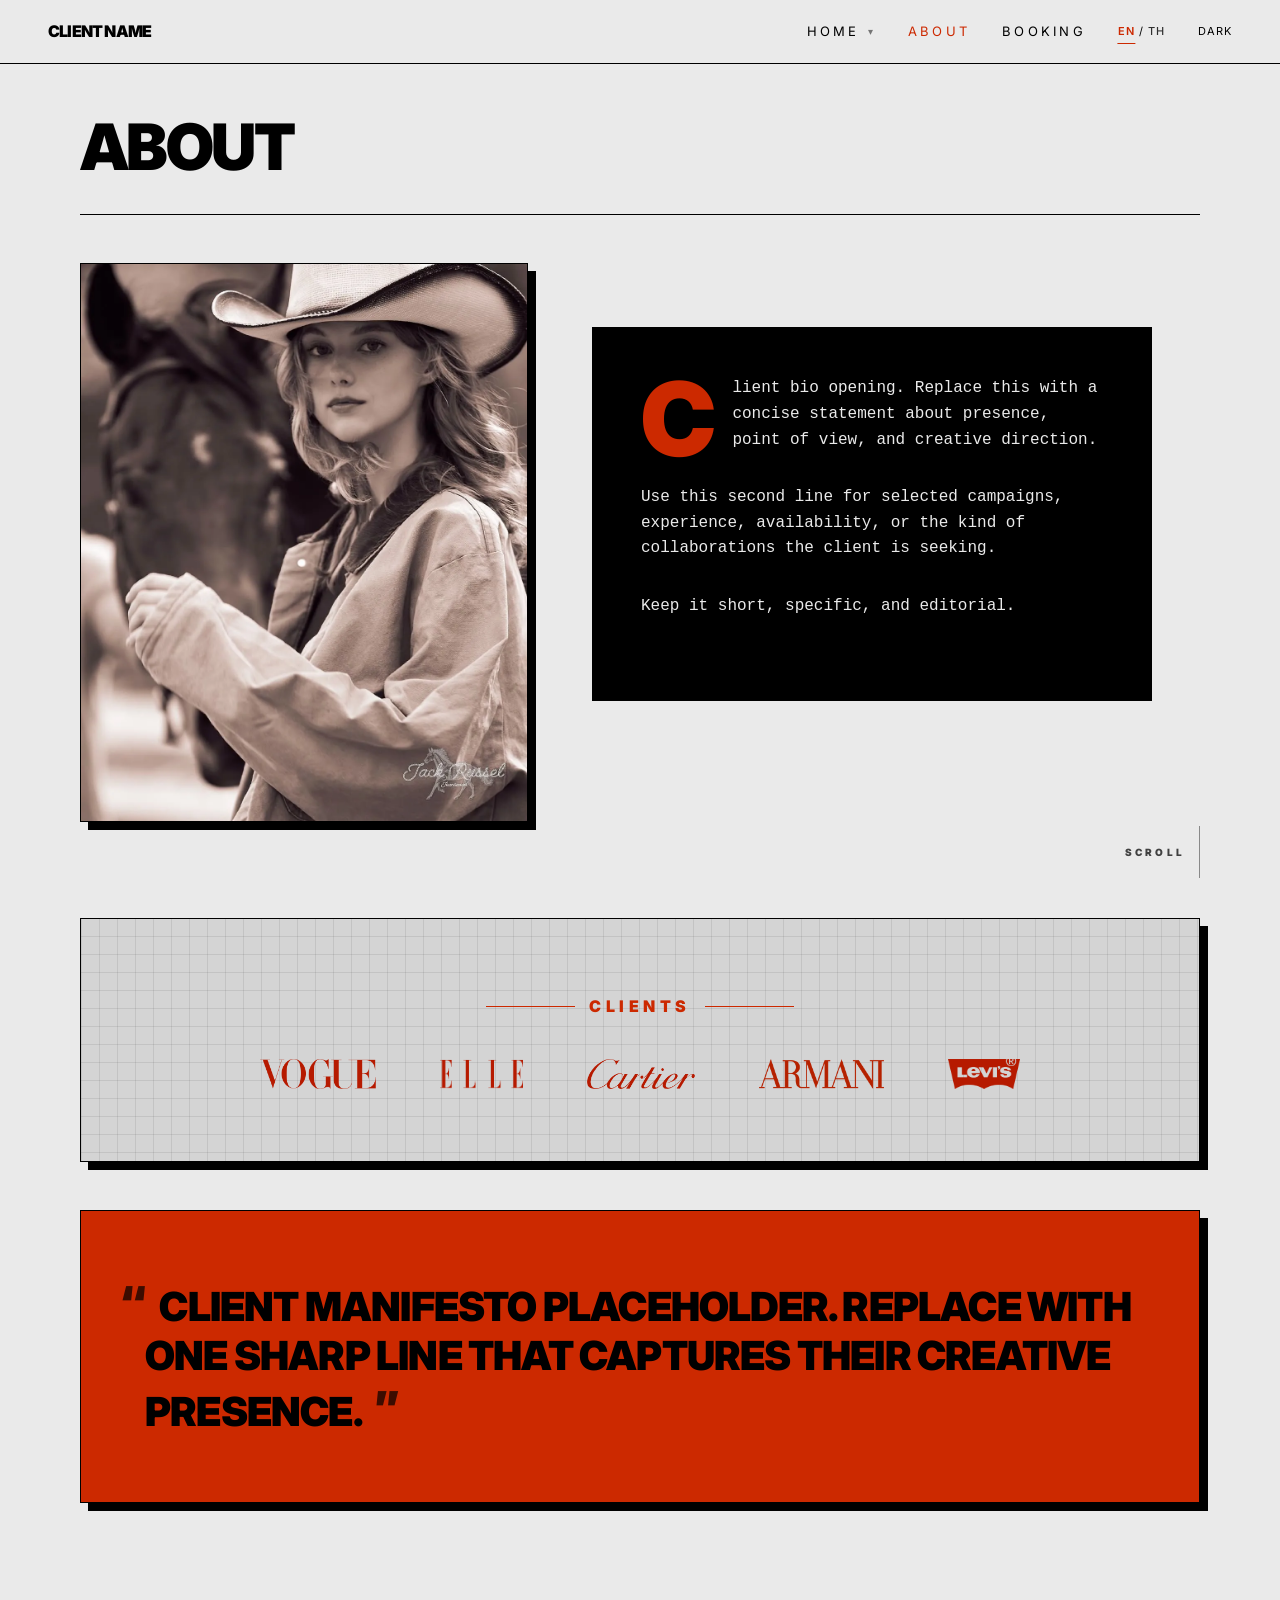
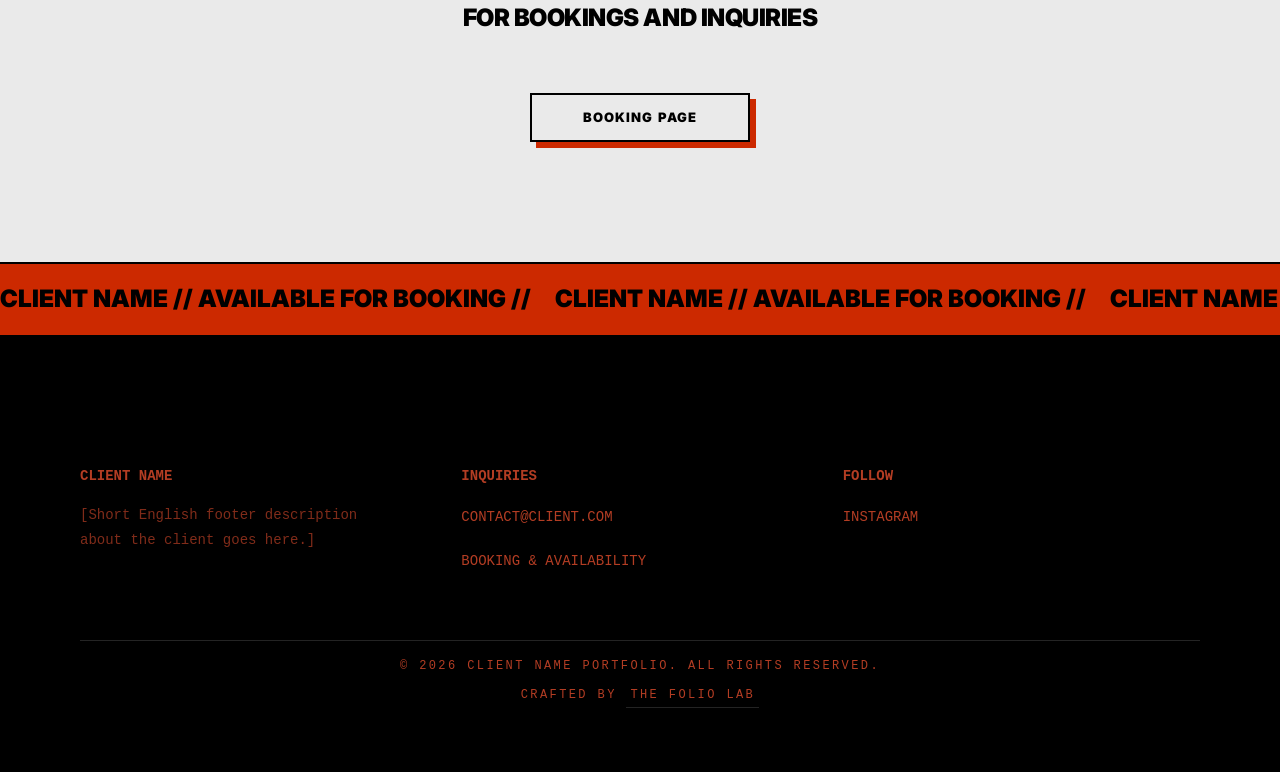
==== commit 42f8afa5: "update" ====
--- a/about.html
+++ b/about.html
@@ -52,7 +52,7 @@
 <body>
 
     <script src="nav.js"></script>
-    <section style="padding-top: 96px; border-top: none;">
+    <section class="about-intro">
         <div class="container">
             <div style="grid-column: span 12;">
                 <h2 class="page-header reveal">
@@ -83,18 +83,18 @@
         </div>
     </section>
 
-    <section class="container" style="background: var(--surface);">
-        <div style="grid-column: span 12; padding: 96px 0;">
-            <h2 class="reveal" style="font-size: 20px; letter-spacing: 0.4em; text-align: center;">
+    <section id="about-clients" class="container about-clients">
+        <div class="about-clients__inner">
+            <h2 class="client-strip-title reveal">
                 <span lang="en">Clients</span>
                 <span lang="th">ลูกค้าที่ร่วมงาน</span>
             </h2>
-            <div class="chaotic-clients reveal delay-1">
-                <img src="image/brand_icons/vogue.webp" alt="VOGUE" class="brand-logo" style="height: 30px; width: auto; object-fit: contain;" loading="lazy" decoding="async">
-                <img src="image/brand_icons/elle.webp" alt="ELLE" class="brand-logo" style="height: 30px; width: auto; object-fit: contain;" loading="lazy" decoding="async">
-                <img src="image/brand_icons/cartier.webp" alt="CARTIER" class="brand-logo" style="height: 30px; width: auto; object-fit: contain;" loading="lazy" decoding="async">
-                <img src="image/brand_icons/armani.webp" alt="ARMANI" class="brand-logo" style="height: 30px; width: auto; object-fit: contain;" loading="lazy" decoding="async">
-                <img src="image/brand_icons/levi.webp" alt="LEVI'S" class="brand-logo" style="height: 30px; width: auto; object-fit: contain;" loading="lazy" decoding="async">
+            <div class="brand-strip brand-strip--about reveal delay-1">
+                <img src="image/brand_icons/vogue.webp" alt="VOGUE" class="brand-logo" loading="lazy" decoding="async">
+                <img src="image/brand_icons/elle.webp" alt="ELLE" class="brand-logo" loading="lazy" decoding="async">
+                <img src="image/brand_icons/cartier.webp" alt="CARTIER" class="brand-logo" loading="lazy" decoding="async">
+                <img src="image/brand_icons/armani.webp" alt="ARMANI" class="brand-logo" loading="lazy" decoding="async">
+                <img src="image/brand_icons/levi.webp" alt="LEVI'S" class="brand-logo" loading="lazy" decoding="async">
             </div>
         </div>
     </section>
--- a/style.css
+++ b/style.css
@@ -27,11 +27,11 @@
     --dropdown-bg: #EAEAEA;
     --alt-bg: #DFDFDF;
     --border-subtle: #000000; /* HARSH 1px solid black wireframes */
-    --mobile-viewport-overbleed: 0px;
+    --mobile-viewport-overbleed: 15vh;
     --mobile-edge-bg: var(--bg);
     --visual-viewport-bottom: 0px;
     --modal-mobile-toolbar-clearance: 0px;
-    --mobile-statusbar-clearance: 0px;
+    --mobile-statusbar-clearance: 64px;
     color-scheme: light;
 }
 
@@ -141,6 +141,7 @@
     body::before {
         top: calc(-1 * var(--mobile-viewport-overbleed));
         height: calc(var(--mobile-viewport-overbleed) + var(--mobile-statusbar-clearance) + env(safe-area-inset-top));
+        z-index: 10000;
     }
 
     body::after {
@@ -152,13 +153,16 @@
     .mobile-status-cover {
         display: block;
         position: fixed;
-        top: 0;
+        top: calc(-1 * var(--mobile-viewport-overbleed));
         left: 0;
         right: 0;
-        height: var(--mobile-statusbar-clearance);
+        height: calc(var(--mobile-viewport-overbleed) + 52px);
+        height: calc(var(--mobile-viewport-overbleed) + max(52px, env(safe-area-inset-top)));
         background: var(--bg);
-        z-index: 95;
+        z-index: 10002;
         pointer-events: none;
+        -webkit-transform: translateZ(0);
+        transform: translateZ(0);
     }
 }
 
@@ -250,6 +254,73 @@
     filter: invert(20%) sepia(86%) saturate(4898%) hue-rotate(10deg) brightness(75%) contrast(106%); /* Darker shade of --gold (#CC2900) */
 }
 [data-theme="dark"] .brand-logo { filter: invert(67%) sepia(74%) saturate(3048%) hue-rotate(39deg) brightness(80%) contrast(104%); /* Darker shade of dark mode --gold (#A3CC00) */ }
+
+.selected-clients-section {
+    padding: 0 0 112px;
+}
+
+.selected-clients-panel,
+.about-clients__inner {
+    grid-column: span 12;
+    border: 1px solid var(--text);
+    background:
+        linear-gradient(90deg, rgba(0, 0, 0, 0.08) 1px, transparent 1px),
+        linear-gradient(0deg, rgba(0, 0, 0, 0.08) 1px, transparent 1px),
+        var(--surface);
+    background-size: 18px 18px;
+    box-shadow: 8px 8px 0 var(--text);
+    padding: clamp(36px, 6vw, 72px);
+    text-align: center;
+}
+
+[data-theme="dark"] .selected-clients-panel,
+[data-theme="dark"] .about-clients__inner {
+    background:
+        linear-gradient(90deg, rgba(255, 255, 255, 0.08) 1px, transparent 1px),
+        linear-gradient(0deg, rgba(255, 255, 255, 0.08) 1px, transparent 1px),
+        var(--surface);
+}
+
+.client-strip-title {
+    display: inline-flex;
+    align-items: center;
+    gap: 14px;
+    margin: 0 0 42px;
+    color: var(--gold);
+    font-family: var(--sans);
+    font-size: clamp(12px, 1.4vw, 16px);
+    font-weight: 900;
+    letter-spacing: 0.28em;
+    line-height: 1.2;
+    text-transform: uppercase;
+}
+
+.client-strip-title::before,
+.client-strip-title::after {
+    content: "";
+    width: clamp(28px, 7vw, 92px);
+    height: 1px;
+    background: currentColor;
+}
+
+.brand-strip {
+    display: flex;
+    justify-content: center;
+    align-items: center;
+    flex-wrap: wrap;
+    gap: clamp(28px, 5vw, 72px);
+}
+
+.brand-strip .brand-logo {
+    height: clamp(18px, 3vw, 30px);
+    width: auto;
+    max-width: min(150px, 38vw);
+    object-fit: contain;
+}
+
+.brand-strip--home .brand-logo {
+    height: clamp(16px, 2.5vw, 24px);
+}
 
 /* Grid System */
 .container {
@@ -1060,6 +1131,159 @@
     transition: transform 0.8s cubic-bezier(0.16, 1, 0.3, 1), opacity 0.8s cubic-bezier(0.16, 1, 0.3, 1), filter 0.15s ease-out;
 }
 
+.avant-video-placeholder {
+    position: relative;
+    aspect-ratio: 16 / 9;
+    min-height: 340px;
+    overflow: hidden;
+    background:
+        linear-gradient(90deg, rgba(11, 11, 11, 0.1) 1px, transparent 1px),
+        linear-gradient(0deg, rgba(11, 11, 11, 0.1) 1px, transparent 1px),
+        var(--surface);
+    background-size: 34px 34px;
+}
+
+.avant-video-placeholder::before,
+.avant-video-placeholder::after {
+    content: "";
+    position: absolute;
+    left: 28px;
+    right: 28px;
+    height: 1px;
+    background: rgba(11, 11, 11, 0.32);
+    z-index: 1;
+}
+
+.avant-video-placeholder::before { top: 28px; }
+.avant-video-placeholder::after { bottom: 28px; }
+
+.avant-video-placeholder__inner {
+    position: absolute;
+    inset: 0;
+    display: grid;
+    place-items: center;
+    align-content: center;
+    gap: 18px;
+    padding: 48px;
+    color: var(--text);
+    text-align: center;
+}
+
+.avant-video-placeholder__frame,
+.avant-video-placeholder__note {
+    font-family: var(--mono);
+    font-size: 10px;
+    font-weight: 900;
+    line-height: 1.7;
+    letter-spacing: 0.28em;
+    text-transform: uppercase;
+}
+
+.avant-video-placeholder__frame {
+    color: var(--gold);
+}
+
+.avant-video-placeholder__title {
+    font-family: var(--sans);
+    font-size: clamp(34px, 5vw, 72px);
+    font-weight: 900;
+    line-height: 0.9;
+    letter-spacing: -0.055em;
+    text-transform: uppercase;
+}
+
+.avant-video-placeholder__note {
+    max-width: 420px;
+    opacity: 0.52;
+}
+
+.avant-video-placeholder__play {
+    width: 54px;
+    height: 54px;
+    border: 1px solid var(--text);
+    border-radius: 999px;
+    background: rgba(255, 255, 255, 0.42);
+    box-shadow: 4px 4px 0 var(--text);
+    position: relative;
+}
+
+.avant-video-placeholder__play::before {
+    content: "";
+    position: absolute;
+    left: 22px;
+    top: 17px;
+    width: 0;
+    height: 0;
+    border-top: 10px solid transparent;
+    border-bottom: 10px solid transparent;
+    border-left: 15px solid var(--gold);
+}
+
+.booking-placeholder {
+    width: 100%;
+    min-height: 520px;
+    display: flex;
+    flex-direction: column;
+    align-items: center;
+    justify-content: center;
+    gap: 18px;
+    margin: 64px 0;
+    padding: 56px 32px;
+    border: 1px solid var(--text);
+    background:
+        linear-gradient(90deg, rgba(11, 11, 11, 0.1) 1px, transparent 1px),
+        linear-gradient(0deg, rgba(11, 11, 11, 0.1) 1px, transparent 1px),
+        var(--surface);
+    background-size: 36px 36px;
+    box-shadow: 8px 8px 0 var(--text);
+    color: var(--text);
+    font-family: var(--sans);
+    font-size: clamp(28px, 4.6vw, 64px);
+    font-weight: 900;
+    line-height: 0.95;
+    letter-spacing: -0.05em;
+    text-align: center;
+    text-transform: uppercase;
+}
+
+.booking-placeholder__eyebrow {
+    color: var(--gold);
+    font-family: var(--mono);
+    font-size: 11px;
+    font-weight: 900;
+    line-height: 1.4;
+    letter-spacing: 0.32em;
+    text-transform: uppercase;
+}
+
+[data-theme="dark"] .avant-video-placeholder,
+[data-theme="dark"] .booking-placeholder {
+    background:
+        linear-gradient(90deg, rgba(255, 255, 255, 0.1) 1px, transparent 1px),
+        linear-gradient(0deg, rgba(255, 255, 255, 0.1) 1px, transparent 1px),
+        var(--surface);
+}
+
+[data-theme="dark"] .avant-video-placeholder::before,
+[data-theme="dark"] .avant-video-placeholder::after {
+    background: rgba(255, 255, 255, 0.28);
+}
+
+@media (prefers-color-scheme: dark) {
+    :root:not([data-theme]) .avant-video-placeholder,
+    :root:not([data-theme]) .booking-placeholder {
+        background:
+            linear-gradient(90deg, rgba(255, 255, 255, 0.1) 1px, transparent 1px),
+            linear-gradient(0deg, rgba(255, 255, 255, 0.1) 1px, transparent 1px),
+            var(--surface);
+    }
+
+    :root:not([data-theme]) .avant-video-placeholder::before,
+    :root:not([data-theme]) .avant-video-placeholder::after {
+        background: rgba(255, 255, 255, 0.28);
+    }
+}
+
 .digitals-grid {
     display: grid;
     grid-template-columns: repeat(4, 1fr);
@@ -1332,6 +1556,11 @@
 .info-strip div span[id^="val-"] {
     color: var(--gold); /* Highlight data values */
     font-weight: 900;
+}
+
+.comp-card-container {
+    margin-top: 48px;
+    text-align: center;
 }
 
 /* --- 4. CALL TO ACTION & FOOTER --- */
@@ -1375,6 +1604,15 @@
 }
 
 /* --- 5. PAGE SPECIFIC LAYOUTS (About & Booking) --- */
+.about-intro {
+    padding-top: 96px;
+    border-top: none;
+}
+
+.about-clients {
+    background: transparent;
+}
+
 .split-layout {
     display: flex;
     gap: 64px;
@@ -1402,6 +1640,18 @@
 }
 .split-layout .bio p { margin-bottom: 32px; }
 .split-layout .bio p:last-child { margin-bottom: 0; }
+
+.split-layout .bio p[lang="en"]:first-of-type::first-letter,
+.split-layout .bio p[lang="th"]:nth-of-type(2)::first-letter {
+    float: left;
+    margin: 0.04em 0.16em 0 0;
+    color: var(--gold);
+    font-family: var(--sans);
+    font-size: clamp(66px, 8vw, 112px);
+    font-weight: 900;
+    line-height: 0.78;
+    text-transform: uppercase;
+}
 
 /* Modal Styles */
 .modal {
@@ -1442,6 +1692,31 @@
     object-fit: contain;
     cursor: default; /* Overrides the parent pointer to tell the browser it's not a button */
     -webkit-touch-callout: default; /* Explicitly forces the long-press 'Save Image' menu on iOS */
+}
+
+#compCardImg {
+    border: 1px solid var(--text);
+    box-shadow: 8px 8px 0 var(--gold);
+    max-height: 80vh;
+}
+
+.comp-card-modal-note {
+    position: absolute;
+    bottom: 40px;
+    left: 50%;
+    z-index: 2001;
+    width: 100%;
+    text-align: center;
+    transform: translateX(-50%);
+}
+
+.comp-card-download {
+    display: inline-flex;
+    align-items: center;
+    justify-content: center;
+    min-width: 220px;
+    text-align: center;
+    white-space: normal;
 }
 
 .modal.is-immersive .modal-content {
@@ -1578,17 +1853,25 @@
 
 @media (max-width: 768px) {
     .modal {
-        --modal-mobile-toolbar-clearance: clamp(148px, 18vh, 220px);
-        top: calc(-1 * var(--mobile-viewport-overbleed));
+        --modal-mobile-toolbar-clearance: clamp(68px, 8vh, 104px);
+        --modal-mobile-gap: 8px;
+        --modal-mobile-control-height: 36px;
+        --modal-caption-height: 0px;
+        top: calc(-1 * max(24px, env(safe-area-inset-top)));
         bottom: auto;
-        height: calc(100vh + var(--mobile-viewport-overbleed) + var(--mobile-viewport-overbleed));
-        height: calc(100lvh + var(--mobile-viewport-overbleed) + var(--mobile-viewport-overbleed));
-        min-height: calc(100vh + var(--mobile-viewport-overbleed) + var(--mobile-viewport-overbleed));
-        min-height: calc(100svh + var(--mobile-viewport-overbleed) + var(--mobile-viewport-overbleed));
+        height: calc(100dvh + max(24px, env(safe-area-inset-top)) + max(48px, env(safe-area-inset-bottom)));
+        padding-top: max(24px, env(safe-area-inset-top));
+        padding-bottom: max(48px, env(safe-area-inset-bottom));
+        box-sizing: border-box;
+        z-index: 10005;
     }
 
     .modal-content {
         max-height: calc(100svh - 32px);
+    }
+
+    .modal.has-caption .modal-content {
+        max-height: calc(100svh - var(--modal-mobile-toolbar-clearance) - 72px);
     }
 
     .modal.is-immersive .modal-content {
@@ -1596,12 +1879,38 @@
         max-height: 100svh;
     }
 
+    #compCardModal {
+        display: flex;
+        flex-direction: column;
+        align-items: center;
+        justify-content: center;
+        gap: 16px;
+        padding: calc(28px + max(24px, env(safe-area-inset-top))) 18px calc(var(--modal-mobile-toolbar-clearance) + max(54px, env(safe-area-inset-bottom)));
+    }
+
     .comp-card-modal-note {
-        bottom: calc(var(--modal-mobile-toolbar-clearance) + max(24px, env(safe-area-inset-bottom))) !important;
+        position: static;
+        width: auto;
+        margin: 0;
+        text-align: center;
+        transform: none;
     }
 
     #compCardImg {
-        max-height: calc(100svh - 160px) !important;
+        position: static;
+        max-width: 92vw !important;
+        max-height: calc(100svh - var(--modal-mobile-toolbar-clearance) - 132px) !important;
+        margin: 0;
+        object-fit: contain;
+    }
+
+    .comp-card-download {
+        width: auto;
+        min-width: min(260px, calc(100vw - 72px));
+        padding: 13px 22px;
+        font-size: 10px;
+        letter-spacing: 0.16em;
+        margin: 0;
     }
 
     .modal-caption {
@@ -1609,8 +1918,8 @@
         right: 16px;
         bottom: calc(var(--modal-mobile-toolbar-clearance) + max(16px, env(safe-area-inset-bottom)));
         max-width: none;
-        max-height: min(24vh, 190px);
-        padding: 14px 16px;
+        max-height: min(22vh, 176px);
+        padding: 12px 14px;
     }
 
     .modal-caption__text {
@@ -1619,18 +1928,20 @@
 
     .modal-caption-toggle {
         right: 16px;
-        bottom: calc(var(--modal-mobile-toolbar-clearance) + max(16px, env(safe-area-inset-bottom)) + 56px);
+        bottom: calc(var(--modal-mobile-toolbar-clearance) + max(16px, env(safe-area-inset-bottom)) + var(--modal-caption-height) + var(--modal-mobile-gap));
+        min-height: var(--modal-mobile-control-height);
         font-size: 9px;
-        letter-spacing: 0.2em;
-        padding: 10px 12px;
+        letter-spacing: 0.18em;
+        padding: 8px 11px;
     }
 
     .modal-fullscreen-toggle {
         right: 16px;
-        bottom: calc(var(--modal-mobile-toolbar-clearance) + max(16px, env(safe-area-inset-bottom)) + 104px);
+        bottom: calc(var(--modal-mobile-toolbar-clearance) + max(16px, env(safe-area-inset-bottom)) + var(--modal-caption-height) + var(--modal-mobile-gap) + var(--modal-mobile-control-height) + var(--modal-mobile-gap));
+        min-height: var(--modal-mobile-control-height);
         font-size: 9px;
-        letter-spacing: 0.2em;
-        padding: 10px 12px;
+        letter-spacing: 0.18em;
+        padding: 8px 11px;
     }
 
     .modal:not(.has-caption-controls) .modal-fullscreen-toggle {
@@ -1665,18 +1976,6 @@
     padding-right: 24px;
     flex-shrink: 0;
     color: #000000; /* Pure black text against the accent background */
-}
-
-/* Chaotic About Page Enhancements */
-.chaotic-clients {
-    display: flex;
-    justify-content: center;
-    align-items: center;
-    flex-wrap: wrap;
-    gap: 64px;
-}
-.chaotic-clients img {
-    filter: grayscale(100%) opacity(0.7);
 }
 
 .brutalist-quote-box {
@@ -1779,6 +2078,15 @@
 
     /* Trigger Mobile Hamburger Menu on Tablets */
     .mobile-toggle { display: flex; }
+
+    nav {
+        z-index: 10003;
+    }
+
+    .app-transition-curtain,
+    .splash-screen {
+        z-index: 10004;
+    }
 
     .nav-links {
         position: fixed;
@@ -2006,11 +2314,46 @@
         margin-top: 0; /* Reset overlap on mobile */
         align-self: flex-start;
     }
+
+    .avant-video-placeholder {
+        min-height: 280px;
+    }
+
+    .avant-video-placeholder__inner {
+        gap: 14px;
+        padding: 38px 24px;
+    }
+
+    .avant-video-placeholder__title {
+        font-size: clamp(30px, 9vw, 48px);
+    }
+
+    .booking-placeholder {
+        min-height: 430px;
+        margin: 48px 0;
+        padding: 48px 24px;
+        font-size: clamp(28px, 9vw, 44px);
+    }
     
     /* About Page Bio */
     .split-layout { flex-direction: column; gap: 48px; }
     .split-layout img { width: 100%; transform: none; box-shadow: 8px 8px 0px var(--text); }
     .split-layout .bio { width: 100%; margin-left: 0; margin-top: 0; padding: 24px; transform: rotate(1deg); box-shadow: 8px 8px 0px var(--gold); }
+    .selected-clients-panel,
+    .about-clients__inner {
+        padding: 36px 24px;
+    }
+
+    .client-strip-title {
+        display: flex;
+        justify-content: center;
+        width: 100%;
+        letter-spacing: 0.22em;
+    }
+
+    .brand-strip {
+        gap: 28px 34px;
+    }
     
     /* Editorial Box Overrides */
     [style*="padding: 100px"] { padding: 64px 24px !important; }
@@ -2103,6 +2446,18 @@
         line-height: 1.6; 
     }
 
+    .split-layout .bio p[lang="en"]:first-of-type::first-letter,
+    .split-layout .bio p[lang="th"]:nth-of-type(2)::first-letter {
+        font-size: 64px;
+        margin-right: 0.14em;
+    }
+
+    .brand-strip .brand-logo,
+    .brand-strip--home .brand-logo {
+        height: 18px;
+        max-width: 124px;
+    }
+
     .footer-column, .footer-bottom { grid-column: span 1; }
     .footer-label { margin-bottom: 24px; font-size: 18px; }
 
